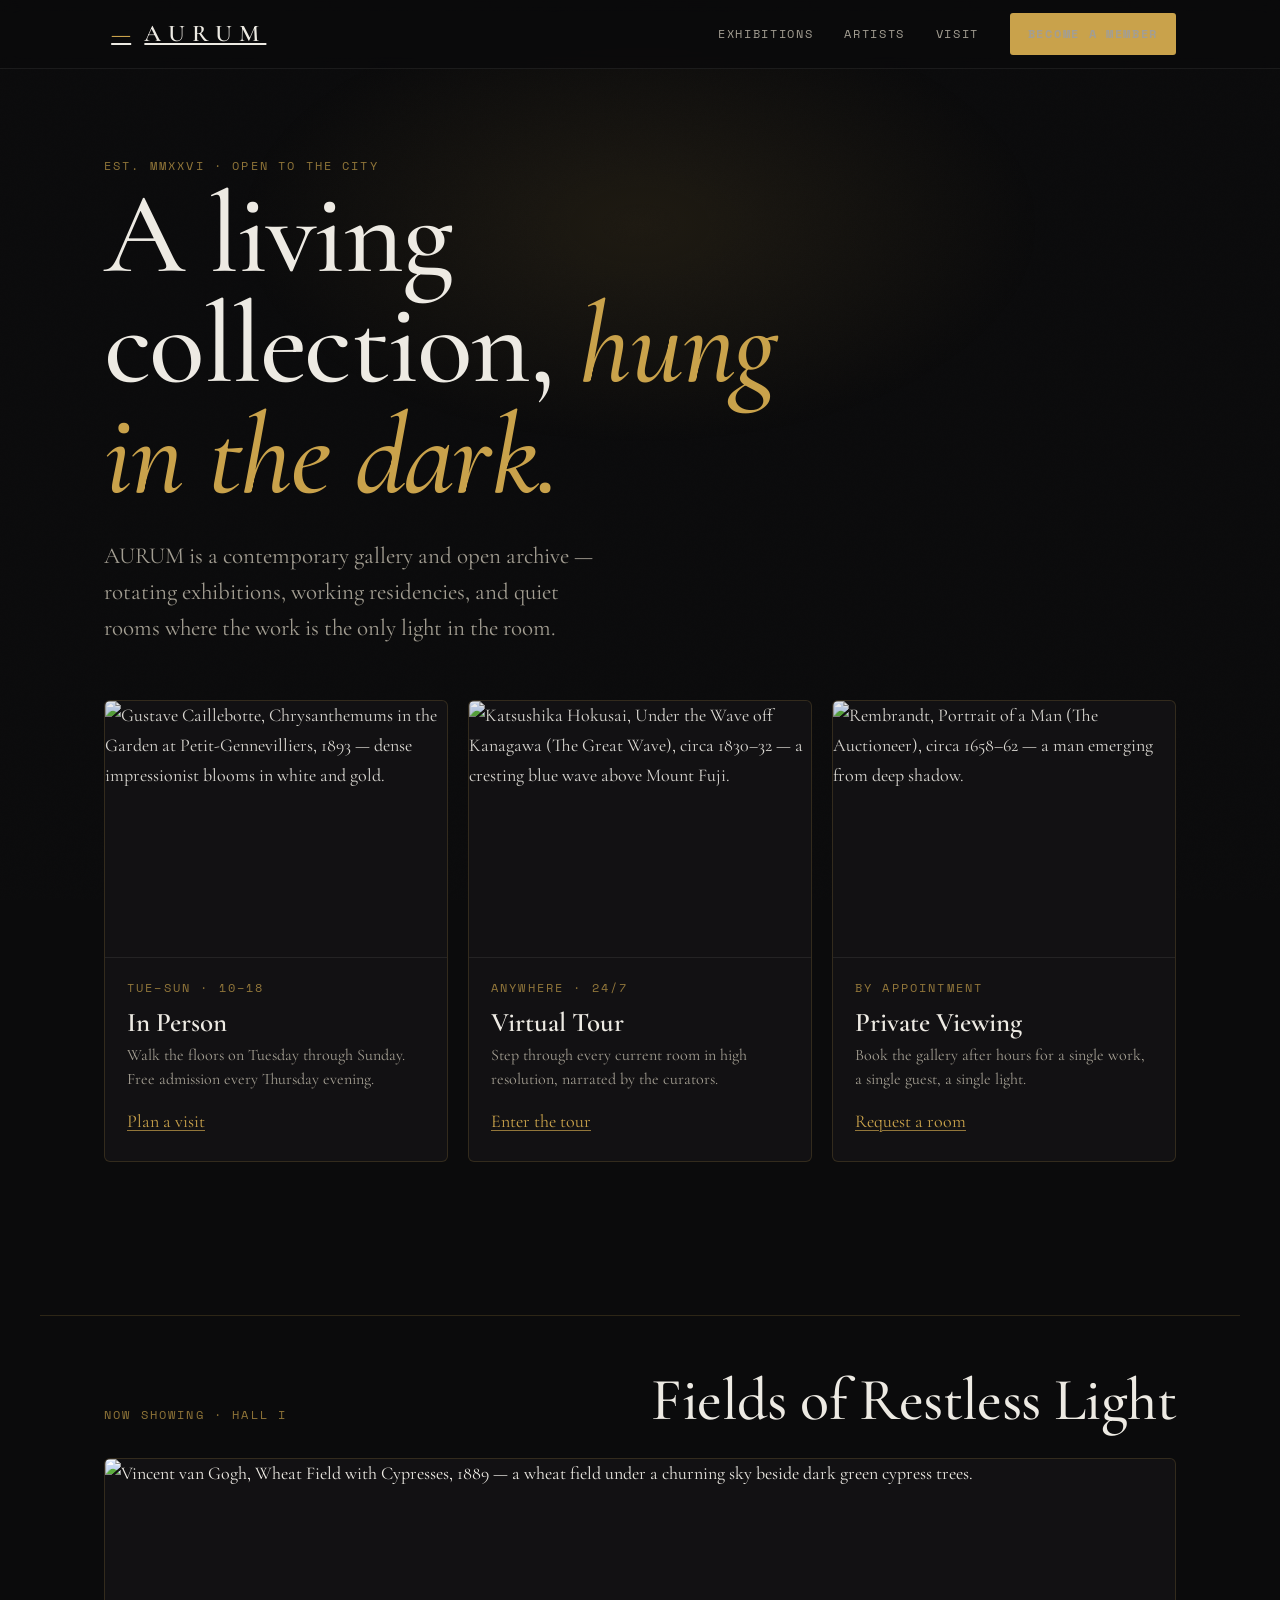
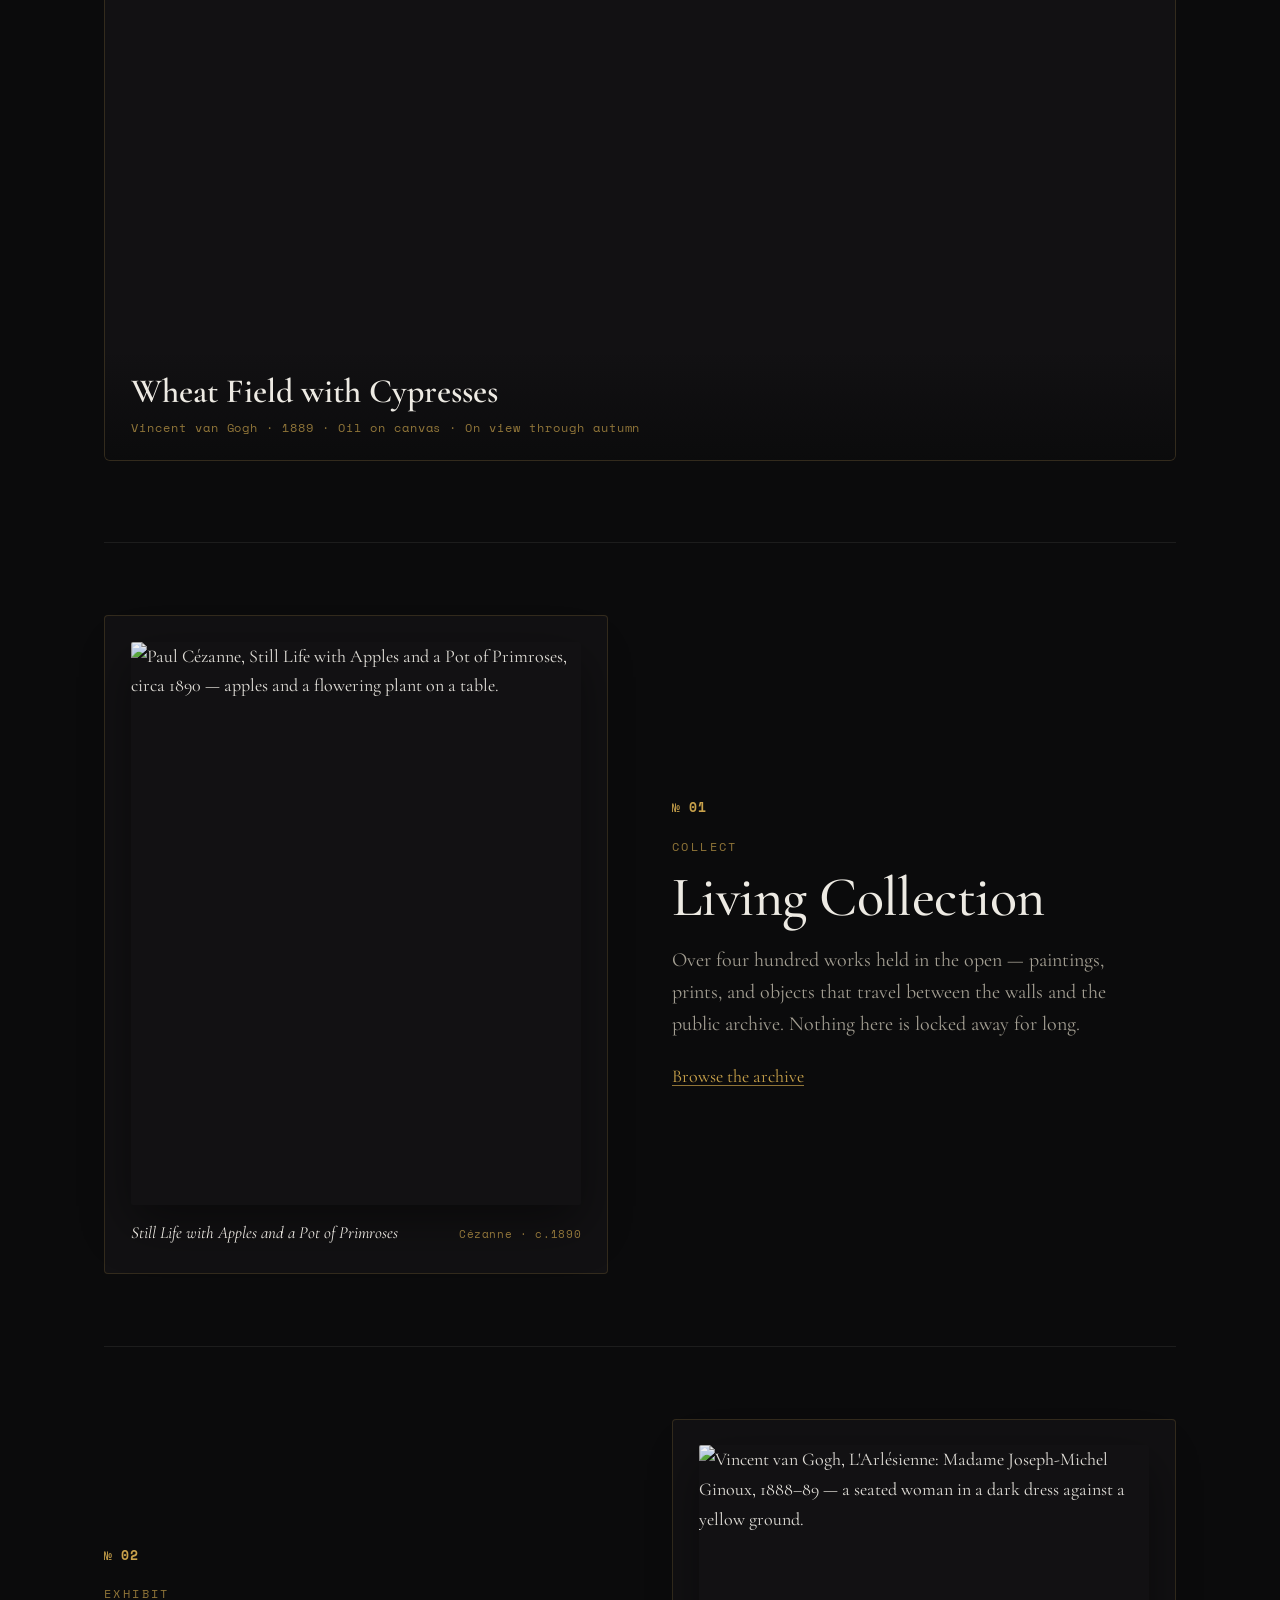
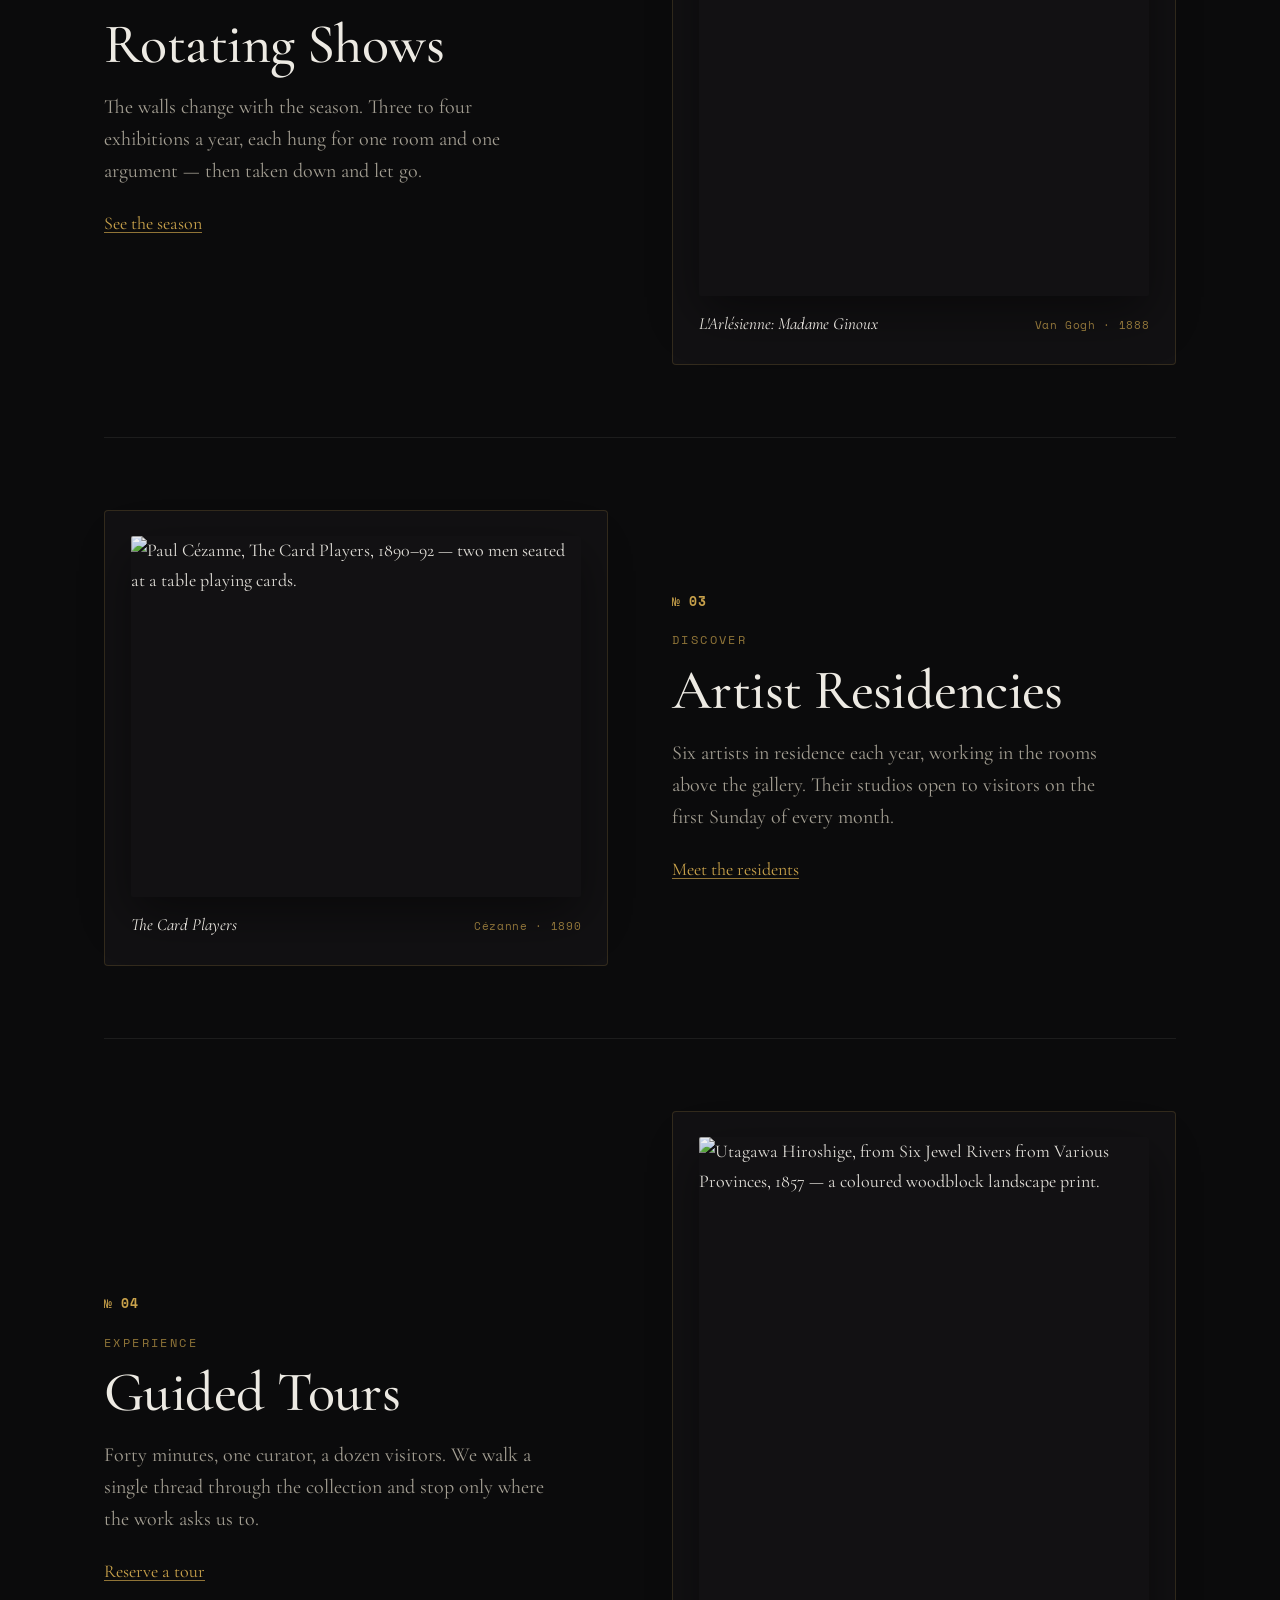
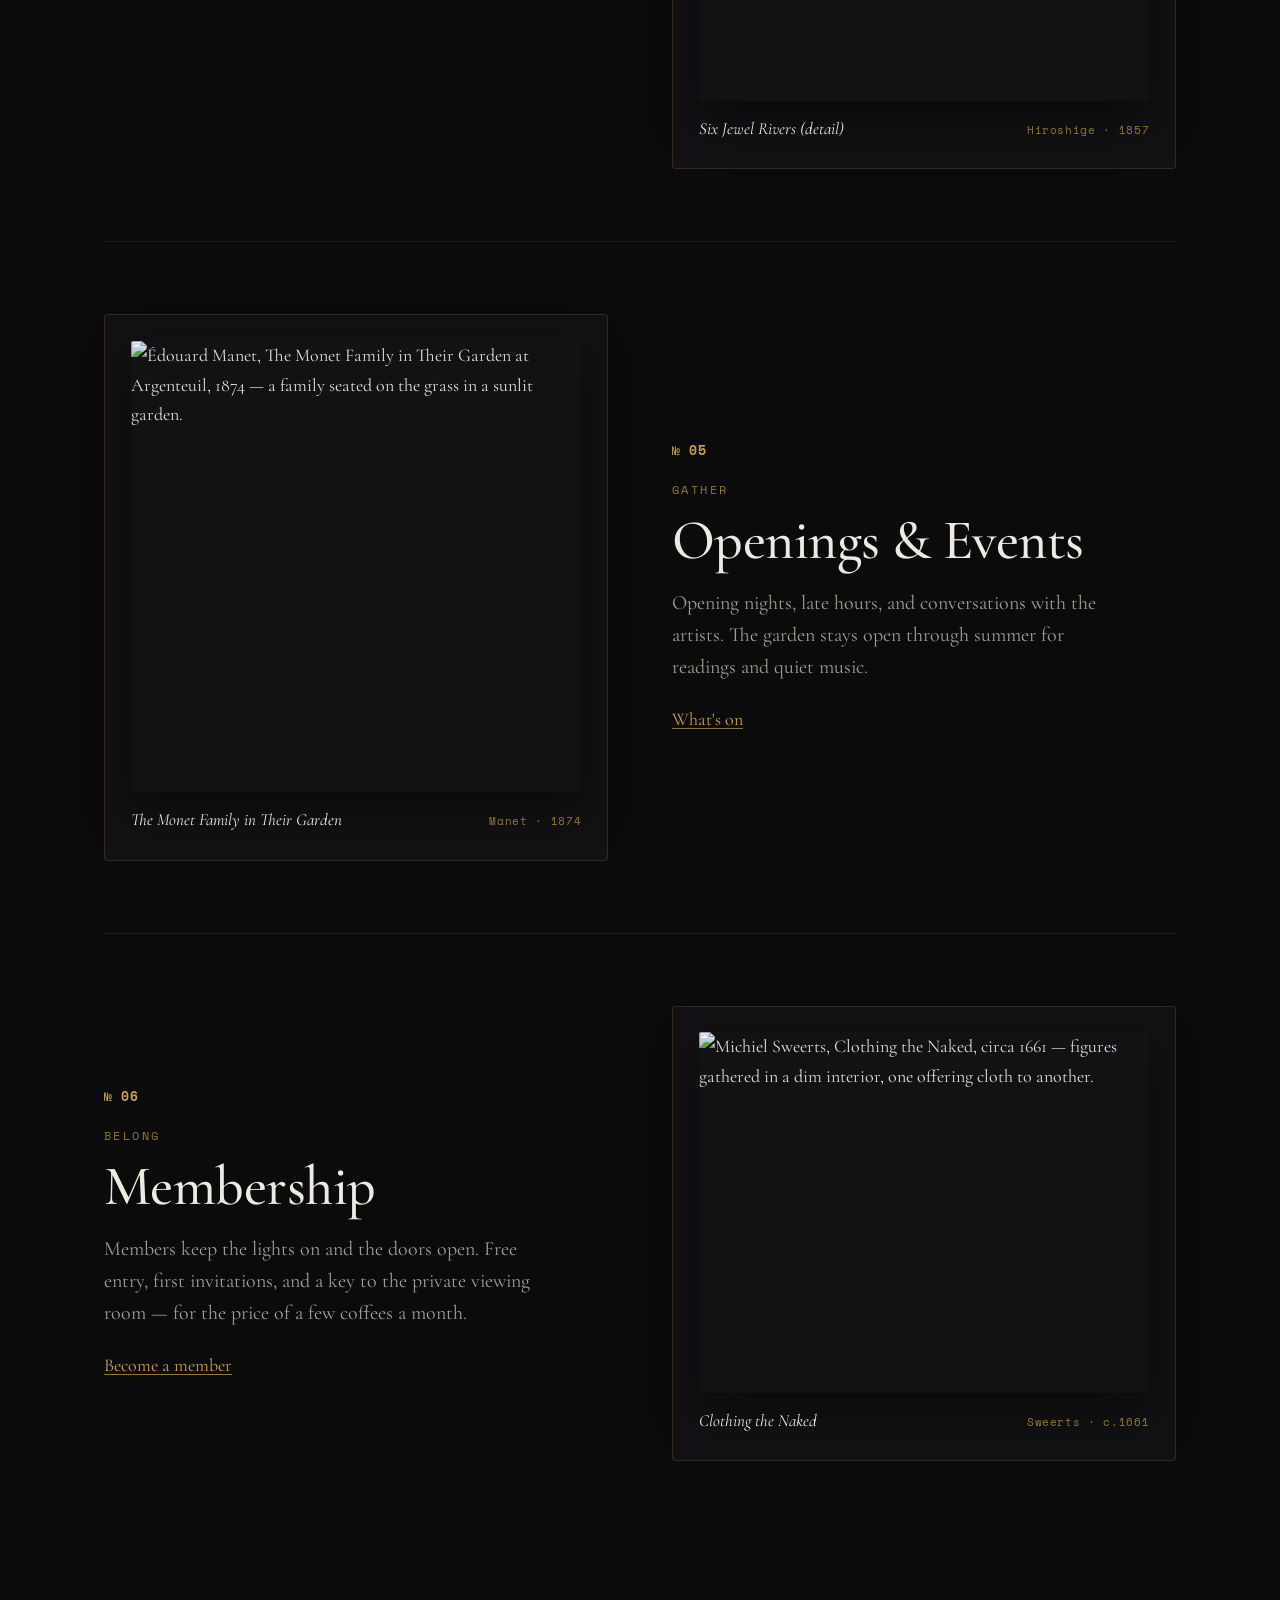
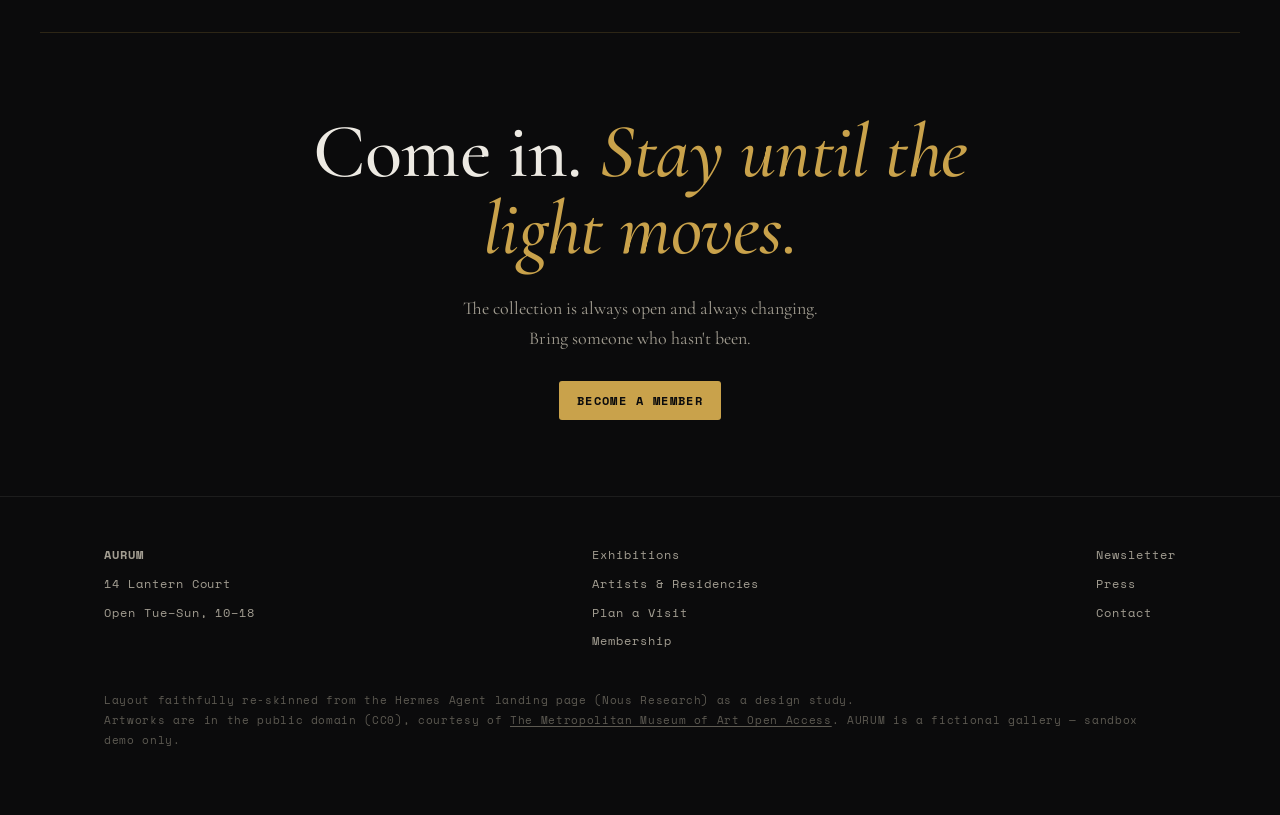
==== index.html @ 0d21b6cd "First design: AURUM Gallery — Hermes layout re-skin Faithful re-skin of the Hermes Agent landing lay" ====
<!DOCTYPE html>
<html lang="en">
<head>
<meta charset="UTF-8">
<meta name="viewport" content="width=device-width, initial-scale=1.0">
<title>AURUM Gallery — A Living Collection</title>
<meta name="description" content="AURUM is a contemporary gallery and open collection. Rotating exhibitions, residencies, guided tours, and membership.">

<link rel="preconnect" href="https://fonts.googleapis.com">
<link rel="preconnect" href="https://fonts.gstatic.com" crossorigin>
<link href="https://fonts.googleapis.com/css2?family=Cormorant+Garamond:wght@400;500;600;700&family=Space+Mono:wght@400;700&display=swap" rel="stylesheet">

<style>
  :root{
    --bg:#0B0B0C;
    --bg-raise:#121113;
    --text:#EDEAE3;
    --muted:#A39E92;
    --gold:#C9A24B;
    --gold-soft:rgba(201,162,75,.70);
    --hair:rgba(201,162,75,.18);
    --hair-faint:rgba(237,234,227,.08);
    --serif:'Cormorant Garamond','Hoefler Text',Georgia,'Times New Roman',serif;
    --mono:'Space Mono',ui-monospace,'SF Mono',Menlo,monospace;
    --maxw:1200px;
    --pad:clamp(20px,5vw,64px);
  }

  *{box-sizing:border-box;margin:0;padding:0;}
  html{scroll-behavior:smooth;}
  body{
    background:var(--bg);
    color:var(--text);
    font-family:var(--serif);
    font-size:18px;
    line-height:1.65;
    -webkit-font-smoothing:antialiased;
    overflow-x:hidden;
  }

  /* ---- grain + ambient gold spotlight (gold as light, not paint) ---- */
  body::before{
    content:"";
    position:fixed; inset:0; z-index:0; pointer-events:none;
    background-image:url("data:image/svg+xml,%3Csvg xmlns='http://www.w3.org/2000/svg' width='160' height='160'%3E%3Cfilter id='n'%3E%3CfeTurbulence type='fractalNoise' baseFrequency='0.85' numOctaves='2' stitchTiles='stitch'/%3E%3C/filter%3E%3Crect width='100%25' height='100%25' filter='url(%23n)' opacity='0.4'/%3E%3C/svg%3E");
    opacity:.05; mix-blend-mode:overlay;
  }
  .glow{
    position:fixed; top:-10%; left:50%; transform:translateX(-50%);
    width:90vw; height:70vh; z-index:0; pointer-events:none;
    background:radial-gradient(closest-side,rgba(201,162,75,.10),rgba(201,162,75,0) 70%);
  }

  .wrap{position:relative; z-index:1; max-width:var(--maxw); margin:0 auto; padding-inline:var(--pad);}

  a{color:inherit;}
  /* inline links carry an underline — never colour alone */
  a.link{color:var(--gold); text-decoration:underline; text-underline-offset:3px; text-decoration-thickness:1px; text-decoration-color:var(--gold-soft);}
  a.link:hover{text-decoration-color:var(--gold);}

  :focus-visible{outline:2px solid var(--gold); outline-offset:3px; border-radius:2px;}

  .mono{font-family:var(--mono); letter-spacing:.18em; text-transform:uppercase; font-size:12px; color:var(--gold-soft);}

  /* ---------- top bar ---------- */
  header{position:sticky; top:0; z-index:20; backdrop-filter:blur(8px); background:rgba(11,11,12,.72); border-bottom:1px solid var(--hair-faint);}
  .nav{display:flex; align-items:center; justify-content:space-between; height:68px;}
  .brand{font-family:var(--serif); font-weight:600; font-size:24px; letter-spacing:.30em; padding-left:.30em;}
  .brand::before{content:"—"; color:var(--gold); margin-right:.55em; letter-spacing:0;}
  .nav-links{display:flex; align-items:center; gap:clamp(14px,2.4vw,34px);}
  .nav-links a{font-family:var(--mono); font-size:12px; letter-spacing:.14em; text-transform:uppercase; color:var(--muted); text-decoration:none; transition:color .2s;}
  .nav-links a:hover{color:var(--text);}
  .btn{
    font-family:var(--mono); font-size:12px; letter-spacing:.12em; text-transform:uppercase;
    background:var(--gold); color:#0B0B0C; /* dark text on gold = AA pass */
    padding:11px 18px; border-radius:3px; text-decoration:none; font-weight:700;
    transition:filter .2s; white-space:nowrap;
  }
  .btn:hover{filter:brightness(1.08);}
  .nav-toggle{display:none;}

  /* ---------- hero ---------- */
  .hero{padding-top:clamp(56px,9vh,120px); padding-bottom:clamp(40px,6vh,72px);}
  .hero .kick{margin-bottom:22px;}
  .hero h1{
    font-weight:500; letter-spacing:-.015em; line-height:.96;
    font-size:clamp(56px,9vw,128px);
    max-width:14ch;
  }
  .hero h1 em{font-style:italic; color:var(--gold);}
  .hero p.lede{
    margin-top:28px; max-width:46ch; color:var(--muted);
    font-size:clamp(18px,2.1vw,23px); line-height:1.55;
  }

  /* ---------- "ways to visit" cards (mirror the 3 platform cards) ---------- */
  .cards{display:flex; flex-wrap:wrap; gap:20px; margin-top:clamp(40px,6vh,68px);}
  .card{
    flex:1 1 260px; min-width:0;
    border:1px solid var(--hair); border-radius:6px; overflow:hidden;
    background:var(--bg-raise); display:flex; flex-direction:column;
    transition:border-color .25s, transform .25s;
  }
  .card:hover{border-color:var(--gold-soft); transform:translateY(-3px);}
  .card .thumb{aspect-ratio:4/3; overflow:hidden; position:relative; border-bottom:1px solid var(--hair-faint);}
  .card .thumb img{width:100%; height:100%; object-fit:cover; filter:saturate(.92) brightness(.92);}
  .card .body{padding:20px 22px 24px;}
  .card .body .mono{display:block; margin-bottom:10px;}
  .card .body h3{font-weight:600; font-size:27px; line-height:1.1; margin-bottom:6px;}
  .card .body p{color:var(--muted); font-size:16px; line-height:1.5; margin-bottom:16px;}

  /* ---------- "now showing" featured band (the one weighted block) ---------- */
  .featured{margin-top:clamp(72px,11vh,128px); border-top:1px solid var(--hair); padding-top:clamp(40px,6vh,64px);}
  .featured .head{display:flex; align-items:baseline; justify-content:space-between; gap:20px; flex-wrap:wrap; margin-bottom:28px;}
  .featured h2{font-weight:500; font-size:clamp(34px,5vw,60px); letter-spacing:-.01em; line-height:1;}
  .featured .plate{
    position:relative; border:1px solid var(--hair); border-radius:6px; overflow:hidden;
    aspect-ratio:16/9; background:var(--bg-raise);
  }
  .featured .plate img{width:100%; height:100%; object-fit:cover; filter:saturate(.95);}
  .featured .caption{
    position:absolute; left:0; bottom:0; right:0; padding:22px 26px;
    background:linear-gradient(0deg,rgba(11,11,12,.92),rgba(11,11,12,.45) 55%,transparent);
  }
  .featured .caption .ttl{font-size:clamp(22px,3vw,34px); font-weight:600; line-height:1.1;}
  .featured .caption .meta{font-family:var(--mono); font-size:12px; letter-spacing:.08em; color:var(--gold-soft); margin-top:8px;}

  /* ---------- six numbered blocks ---------- */
  .features{margin-top:clamp(64px,9vh,112px);}
  .feature{
    display:grid; grid-template-columns:1fr 1fr; gap:clamp(28px,5vw,72px);
    align-items:center;
    padding:clamp(56px,8vh,104px) 0;
    border-top:1px solid var(--hair-faint);
  }
  .feature:nth-child(even) .feature__media{order:2;}
  .feature__media{position:relative;}
  .frame{
    border:1px solid var(--hair); border-radius:4px; padding:clamp(14px,2vw,26px);
    background:var(--bg-raise);
  }
  .frame .art{
    overflow:hidden; border-radius:2px; box-shadow:0 18px 50px rgba(0,0,0,.45);
    aspect-ratio:4/5;
  }
  .feature:nth-child(3n+1) .frame .art{aspect-ratio:4/5;}
  .feature:nth-child(3n+2) .frame .art{aspect-ratio:1/1;}
  .feature:nth-child(3n+3) .frame .art{aspect-ratio:5/4;}
  .frame .art img{width:100%; height:100%; object-fit:cover; filter:saturate(.94) brightness(.95);}
  .frame .label{display:flex; justify-content:space-between; align-items:baseline; margin-top:14px; gap:12px;}
  .frame .label .t{font-style:italic; font-size:17px; color:var(--text);}
  .frame .label .a{font-family:var(--mono); font-size:11px; letter-spacing:.06em; color:var(--gold-soft); text-align:right; white-space:nowrap;}

  .feature__copy .num{font-family:var(--mono); font-size:13px; letter-spacing:.05em; color:var(--gold); display:block; margin-bottom:18px;}
  .feature__copy .num b{font-weight:700;}
  .feature__copy .kicker{display:block; font-family:var(--mono); font-size:12px; letter-spacing:.2em; text-transform:uppercase; color:var(--gold-soft); margin-bottom:12px;}
  .feature__copy h2{font-weight:500; font-size:clamp(34px,4.6vw,56px); letter-spacing:-.01em; line-height:1.02; margin-bottom:18px;}
  .feature__copy p{color:var(--muted); font-size:clamp(17px,1.7vw,20px); line-height:1.6; max-width:44ch;}
  .feature__copy .more{margin-top:22px; display:inline-block;}

  /* ---------- closing / footer ---------- */
  .closing{margin-top:clamp(72px,11vh,128px); border-top:1px solid var(--hair); padding:clamp(60px,9vh,110px) 0; text-align:center;}
  .closing h2{font-weight:500; font-size:clamp(38px,6vw,82px); letter-spacing:-.01em; line-height:1; max-width:18ch; margin:0 auto 26px;}
  .closing h2 em{font-style:italic; color:var(--gold);}
  .closing p{color:var(--muted); max-width:42ch; margin:0 auto 32px;}

  footer{border-top:1px solid var(--hair-faint); padding:48px 0 64px;}
  .foot{display:flex; flex-wrap:wrap; justify-content:space-between; gap:28px; align-items:flex-start;}
  .foot .brand-sm{font-family:var(--serif); font-weight:600; font-size:21px; letter-spacing:.28em;}
  .foot .col{display:flex; flex-direction:column; gap:9px;}
  .foot .col span, .foot .col a{font-family:var(--mono); font-size:12px; letter-spacing:.08em; color:var(--muted); text-decoration:none;}
  .foot .col a:hover{color:var(--text);}
  .fineprint{margin-top:40px; font-family:var(--mono); font-size:11px; letter-spacing:.06em; color:#5d5a52; line-height:1.8;}
  .fineprint a{color:#5d5a52; text-decoration:underline; text-underline-offset:2px;}

  /* ---------- responsive ---------- */
  @media (max-width:760px){
    .nav-links{position:fixed; inset:68px 0 auto 0; flex-direction:column; align-items:flex-start; gap:0; background:var(--bg-raise); border-bottom:1px solid var(--hair); padding:8px var(--pad) 22px; transform:translateY(-130%); transition:transform .3s; box-shadow:0 20px 40px rgba(0,0,0,.5);}
    .nav-links a{padding:13px 0; width:100%; border-bottom:1px solid var(--hair-faint);}
    .nav-links .btn{margin-top:14px;}
    #nav-check:checked ~ .nav-links{transform:translateY(0);}
    .nav-toggle{display:block; font-family:var(--mono); font-size:12px; letter-spacing:.12em; text-transform:uppercase; color:var(--gold); cursor:pointer;}
    .feature{grid-template-columns:1fr; gap:34px; padding:48px 0;}
    .feature:nth-child(even) .feature__media{order:0;}
    .feature__media{order:0;}
    .featured .plate{aspect-ratio:4/3;}
  }
</style>
</head>
<body>
<div class="glow" aria-hidden="true"></div>

<!-- ===================== NAV ===================== -->
<header>
  <div class="wrap nav">
    <a href="#top" class="brand" aria-label="AURUM Gallery home">AURUM</a>
    <input type="checkbox" id="nav-check" hidden>
    <label for="nav-check" class="nav-toggle" aria-hidden="true">Menu</label>
    <nav class="nav-links" aria-label="Primary">
      <a href="#exhibit">Exhibitions</a>
      <a href="#discover">Artists</a>
      <a href="#visit">Visit</a>
      <a href="#belong" class="btn">Become a Member</a>
    </nav>
  </div>
</header>

<main id="top">
  <!-- ===================== HERO ===================== -->
  <section class="wrap hero">
    <span class="mono kick">Est. MMXXVI · Open to the city</span>
    <h1>A living collection, <em>hung in the dark.</em></h1>
    <p class="lede">AURUM is a contemporary gallery and open archive — rotating exhibitions, working residencies, and quiet rooms where the work is the only light in the room.</p>

    <!-- three ways to visit (re-cast of the 3 platform download cards) -->
    <div class="cards" id="visit">
      <article class="card">
        <div class="thumb"><img src="https://images.metmuseum.org/CRDImages/ep/web-large/DP341200.jpg" alt="Gustave Caillebotte, Chrysanthemums in the Garden at Petit-Gennevilliers, 1893 — dense impressionist blooms in white and gold." loading="lazy"></div>
        <div class="body">
          <span class="mono">Tue–Sun · 10–18</span>
          <h3>In Person</h3>
          <p>Walk the floors on Tuesday through Sunday. Free admission every Thursday evening.</p>
          <a href="#visit" class="link">Plan a visit</a>
        </div>
      </article>
      <article class="card">
        <div class="thumb"><img src="https://images.metmuseum.org/CRDImages/as/web-large/DP141042.jpg" alt="Katsushika Hokusai, Under the Wave off Kanagawa (The Great Wave), circa 1830–32 — a cresting blue wave above Mount Fuji." loading="lazy"></div>
        <div class="body">
          <span class="mono">Anywhere · 24/7</span>
          <h3>Virtual Tour</h3>
          <p>Step through every current room in high resolution, narrated by the curators.</p>
          <a href="#exhibit" class="link">Enter the tour</a>
        </div>
      </article>
      <article class="card">
        <div class="thumb"><img src="https://images.metmuseum.org/CRDImages/ep/web-large/DP145912.jpg" alt="Rembrandt, Portrait of a Man (The Auctioneer), circa 1658–62 — a man emerging from deep shadow." loading="lazy"></div>
        <div class="body">
          <span class="mono">By appointment</span>
          <h3>Private Viewing</h3>
          <p>Book the gallery after hours for a single work, a single guest, a single light.</p>
          <a href="#belong" class="link">Request a room</a>
        </div>
      </article>
    </div>
  </section>

  <!-- ===================== NOW SHOWING (weighted feature) ===================== -->
  <section class="wrap featured" id="exhibit">
    <div class="head">
      <span class="mono">Now Showing · Hall I</span>
      <h2>Fields of Restless Light</h2>
    </div>
    <figure class="plate">
      <img src="https://images.metmuseum.org/CRDImages/ep/web-large/DP-42549-001.jpg" alt="Vincent van Gogh, Wheat Field with Cypresses, 1889 — a wheat field under a churning sky beside dark green cypress trees." loading="lazy">
      <figcaption class="caption">
        <div class="ttl">Wheat Field with Cypresses</div>
        <div class="meta">Vincent van Gogh · 1889 · Oil on canvas · On view through autumn</div>
      </figcaption>
    </figure>
  </section>

  <!-- ===================== SIX NUMBERED BLOCKS ===================== -->
  <div class="wrap features">

    <!-- #1 -->
    <section class="feature" id="collect">
      <div class="feature__media">
        <div class="frame">
          <div class="art"><img src="https://images.metmuseum.org/CRDImages/ep/web-large/DT47.jpg" alt="Paul Cézanne, Still Life with Apples and a Pot of Primroses, circa 1890 — apples and a flowering plant on a table." loading="lazy"></div>
          <div class="label"><span class="t">Still Life with Apples and a Pot of Primroses</span><span class="a">Cézanne · c.1890</span></div>
        </div>
      </div>
      <div class="feature__copy">
        <span class="num">№ <b>01</b></span>
        <span class="kicker">Collect</span>
        <h2>Living Collection</h2>
        <p>Over four hundred works held in the open — paintings, prints, and objects that travel between the walls and the public archive. Nothing here is locked away for long.</p>
        <a href="#" class="link more">Browse the archive</a>
      </div>
    </section>

    <!-- #2 -->
    <section class="feature" id="exhibitions">
      <div class="feature__media">
        <div class="frame">
          <div class="art"><img src="https://images.metmuseum.org/CRDImages/ep/web-large/DT1396.jpg" alt="Vincent van Gogh, L'Arlésienne: Madame Joseph-Michel Ginoux, 1888–89 — a seated woman in a dark dress against a yellow ground." loading="lazy"></div>
          <div class="label"><span class="t">L'Arlésienne: Madame Ginoux</span><span class="a">Van Gogh · 1888</span></div>
        </div>
      </div>
      <div class="feature__copy">
        <span class="num">№ <b>02</b></span>
        <span class="kicker">Exhibit</span>
        <h2>Rotating Shows</h2>
        <p>The walls change with the season. Three to four exhibitions a year, each hung for one room and one argument — then taken down and let go.</p>
        <a href="#" class="link more">See the season</a>
      </div>
    </section>

    <!-- #3 -->
    <section class="feature" id="discover">
      <div class="feature__media">
        <div class="frame">
          <div class="art"><img src="https://images.metmuseum.org/CRDImages/ep/web-large/DP231550.jpg" alt="Paul Cézanne, The Card Players, 1890–92 — two men seated at a table playing cards." loading="lazy"></div>
          <div class="label"><span class="t">The Card Players</span><span class="a">Cézanne · 1890</span></div>
        </div>
      </div>
      <div class="feature__copy">
        <span class="num">№ <b>03</b></span>
        <span class="kicker">Discover</span>
        <h2>Artist Residencies</h2>
        <p>Six artists in residence each year, working in the rooms above the gallery. Their studios open to visitors on the first Sunday of every month.</p>
        <a href="#" class="link more">Meet the residents</a>
      </div>
    </section>

    <!-- #4 -->
    <section class="feature" id="experience">
      <div class="feature__media">
        <div class="frame">
          <div class="art"><img src="https://images.metmuseum.org/CRDImages/as/web-large/DP-13180-023.jpg" alt="Utagawa Hiroshige, from Six Jewel Rivers from Various Provinces, 1857 — a coloured woodblock landscape print." loading="lazy"></div>
          <div class="label"><span class="t">Six Jewel Rivers (detail)</span><span class="a">Hiroshige · 1857</span></div>
        </div>
      </div>
      <div class="feature__copy">
        <span class="num">№ <b>04</b></span>
        <span class="kicker">Experience</span>
        <h2>Guided Tours</h2>
        <p>Forty minutes, one curator, a dozen visitors. We walk a single thread through the collection and stop only where the work asks us to.</p>
        <a href="#" class="link more">Reserve a tour</a>
      </div>
    </section>

    <!-- #5 -->
    <section class="feature" id="gather">
      <div class="feature__media">
        <div class="frame">
          <div class="art"><img src="https://images.metmuseum.org/CRDImages/ep/web-large/DP-25465-001.jpg" alt="Édouard Manet, The Monet Family in Their Garden at Argenteuil, 1874 — a family seated on the grass in a sunlit garden." loading="lazy"></div>
          <div class="label"><span class="t">The Monet Family in Their Garden</span><span class="a">Manet · 1874</span></div>
        </div>
      </div>
      <div class="feature__copy">
        <span class="num">№ <b>05</b></span>
        <span class="kicker">Gather</span>
        <h2>Openings &amp; Events</h2>
        <p>Opening nights, late hours, and conversations with the artists. The garden stays open through summer for readings and quiet music.</p>
        <a href="#" class="link more">What's on</a>
      </div>
    </section>

    <!-- #6 -->
    <section class="feature" id="belong">
      <div class="feature__media">
        <div class="frame">
          <div class="art"><img src="https://images.metmuseum.org/CRDImages/ep/web-large/DP-15762-001.jpg" alt="Michiel Sweerts, Clothing the Naked, circa 1661 — figures gathered in a dim interior, one offering cloth to another." loading="lazy"></div>
          <div class="label"><span class="t">Clothing the Naked</span><span class="a">Sweerts · c.1661</span></div>
        </div>
      </div>
      <div class="feature__copy">
        <span class="num">№ <b>06</b></span>
        <span class="kicker">Belong</span>
        <h2>Membership</h2>
        <p>Members keep the lights on and the doors open. Free entry, first invitations, and a key to the private viewing room — for the price of a few coffees a month.</p>
        <a href="#" class="link more">Become a member</a>
      </div>
    </section>

  </div>

  <!-- ===================== CLOSING ===================== -->
  <section class="wrap closing">
    <h2>Come in. <em>Stay until the light moves.</em></h2>
    <p>The collection is always open and always changing. Bring someone who hasn't been.</p>
    <a href="#belong" class="btn">Become a Member</a>
  </section>
</main>

<!-- ===================== FOOTER ===================== -->
<footer>
  <div class="wrap foot">
    <div class="col">
      <span class="brand-sm">AURUM</span>
      <span>14 Lantern Court</span>
      <span>Open Tue–Sun, 10–18</span>
    </div>
    <div class="col">
      <a href="#exhibit">Exhibitions</a>
      <a href="#discover">Artists &amp; Residencies</a>
      <a href="#visit">Plan a Visit</a>
      <a href="#belong">Membership</a>
    </div>
    <div class="col">
      <a href="#">Newsletter</a>
      <a href="#">Press</a>
      <a href="#">Contact</a>
    </div>
  </div>
  <div class="wrap fineprint">
    Layout faithfully re-skinned from the Hermes Agent landing page (Nous Research) as a design study.<br>
    Artworks are in the public domain (CC0), courtesy of <a href="https://www.metmuseum.org/hubs/open-access">The Metropolitan Museum of Art Open Access</a>. AURUM is a fictional gallery — sandbox demo only.
  </div>
</footer>
</body>
</html>
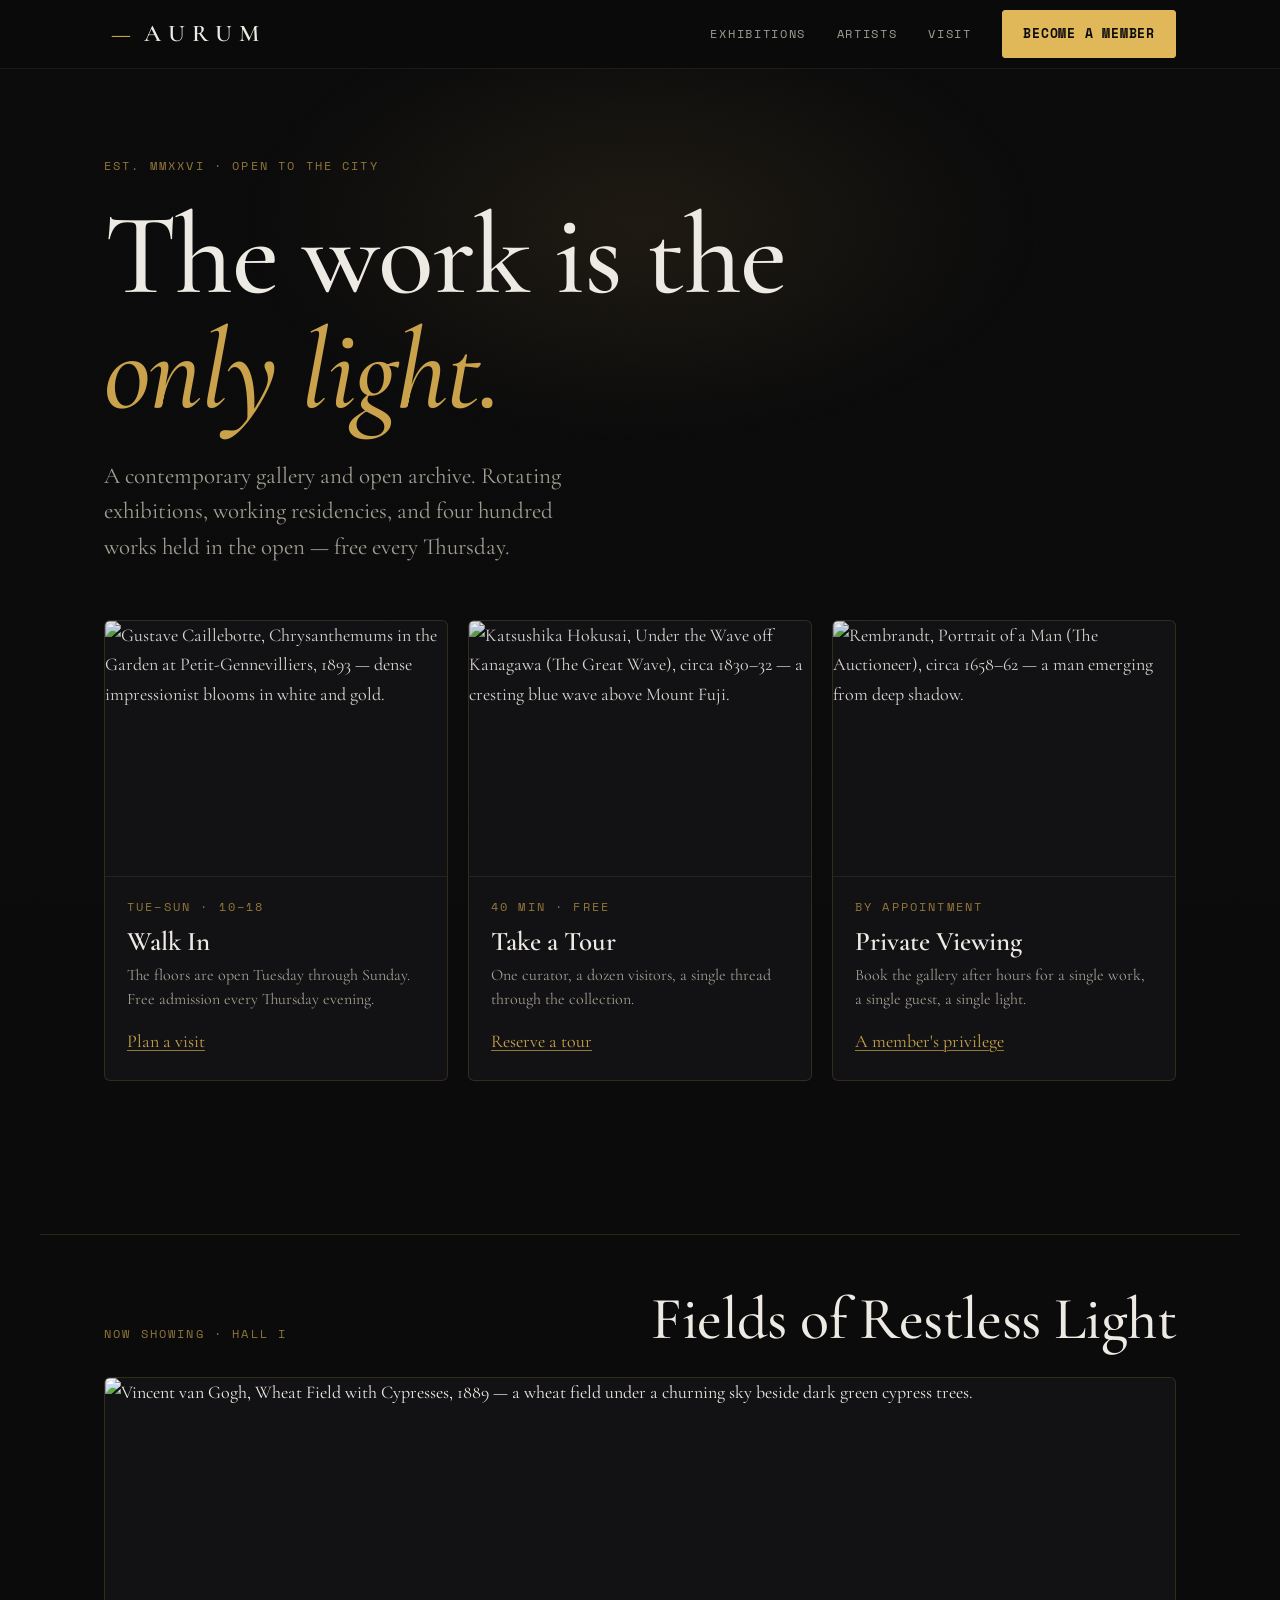
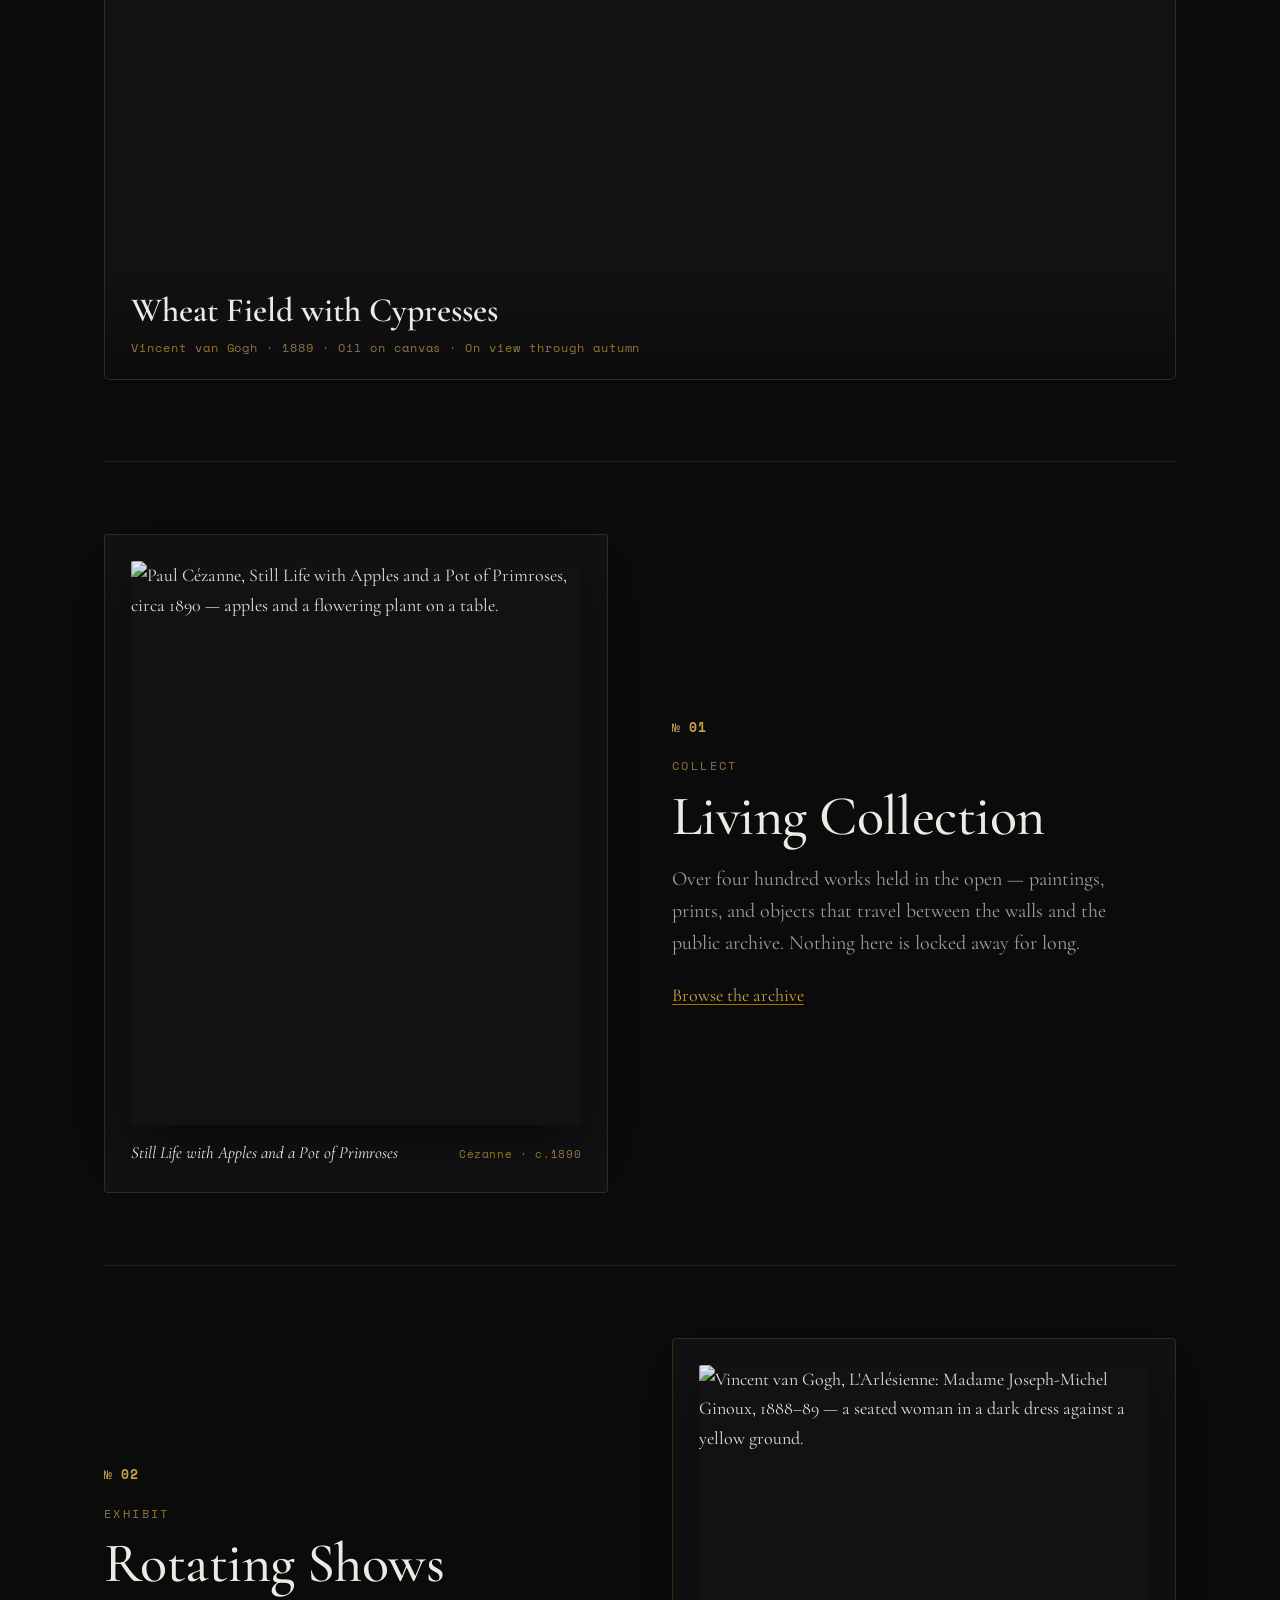
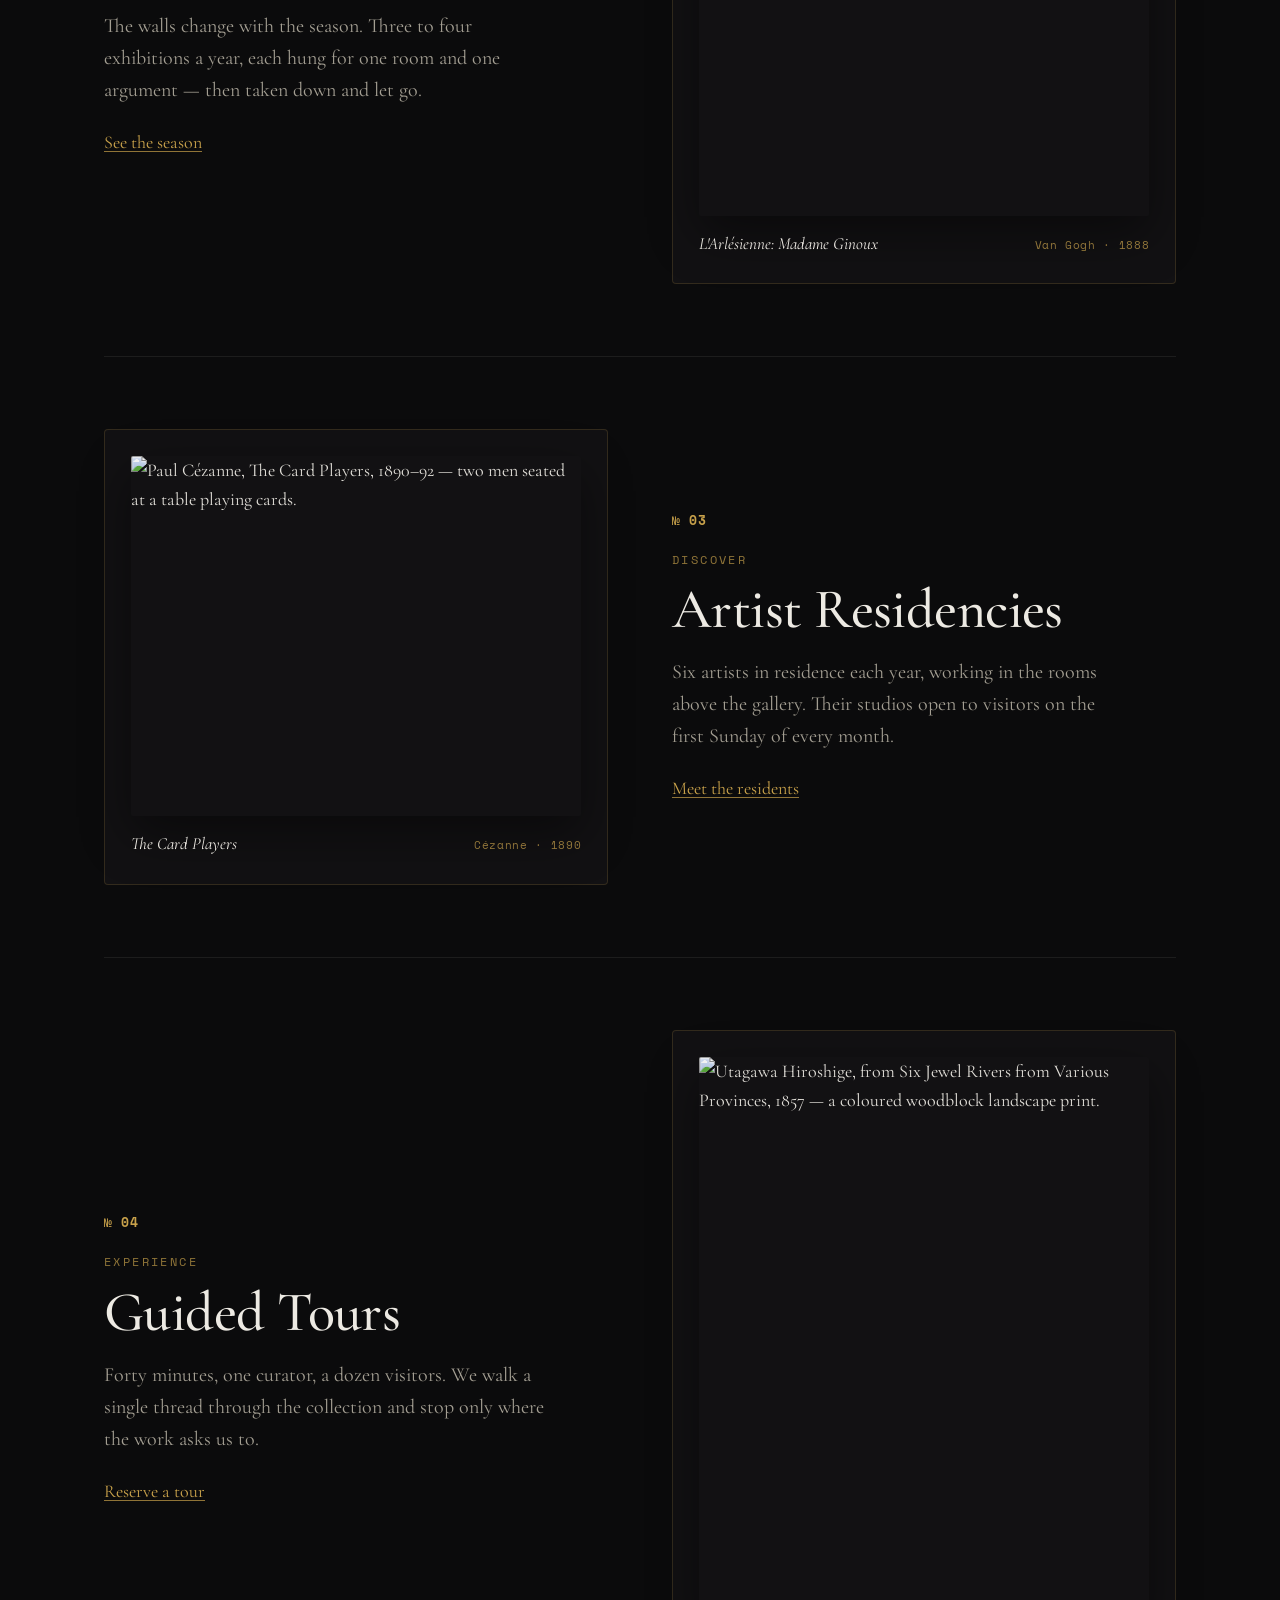
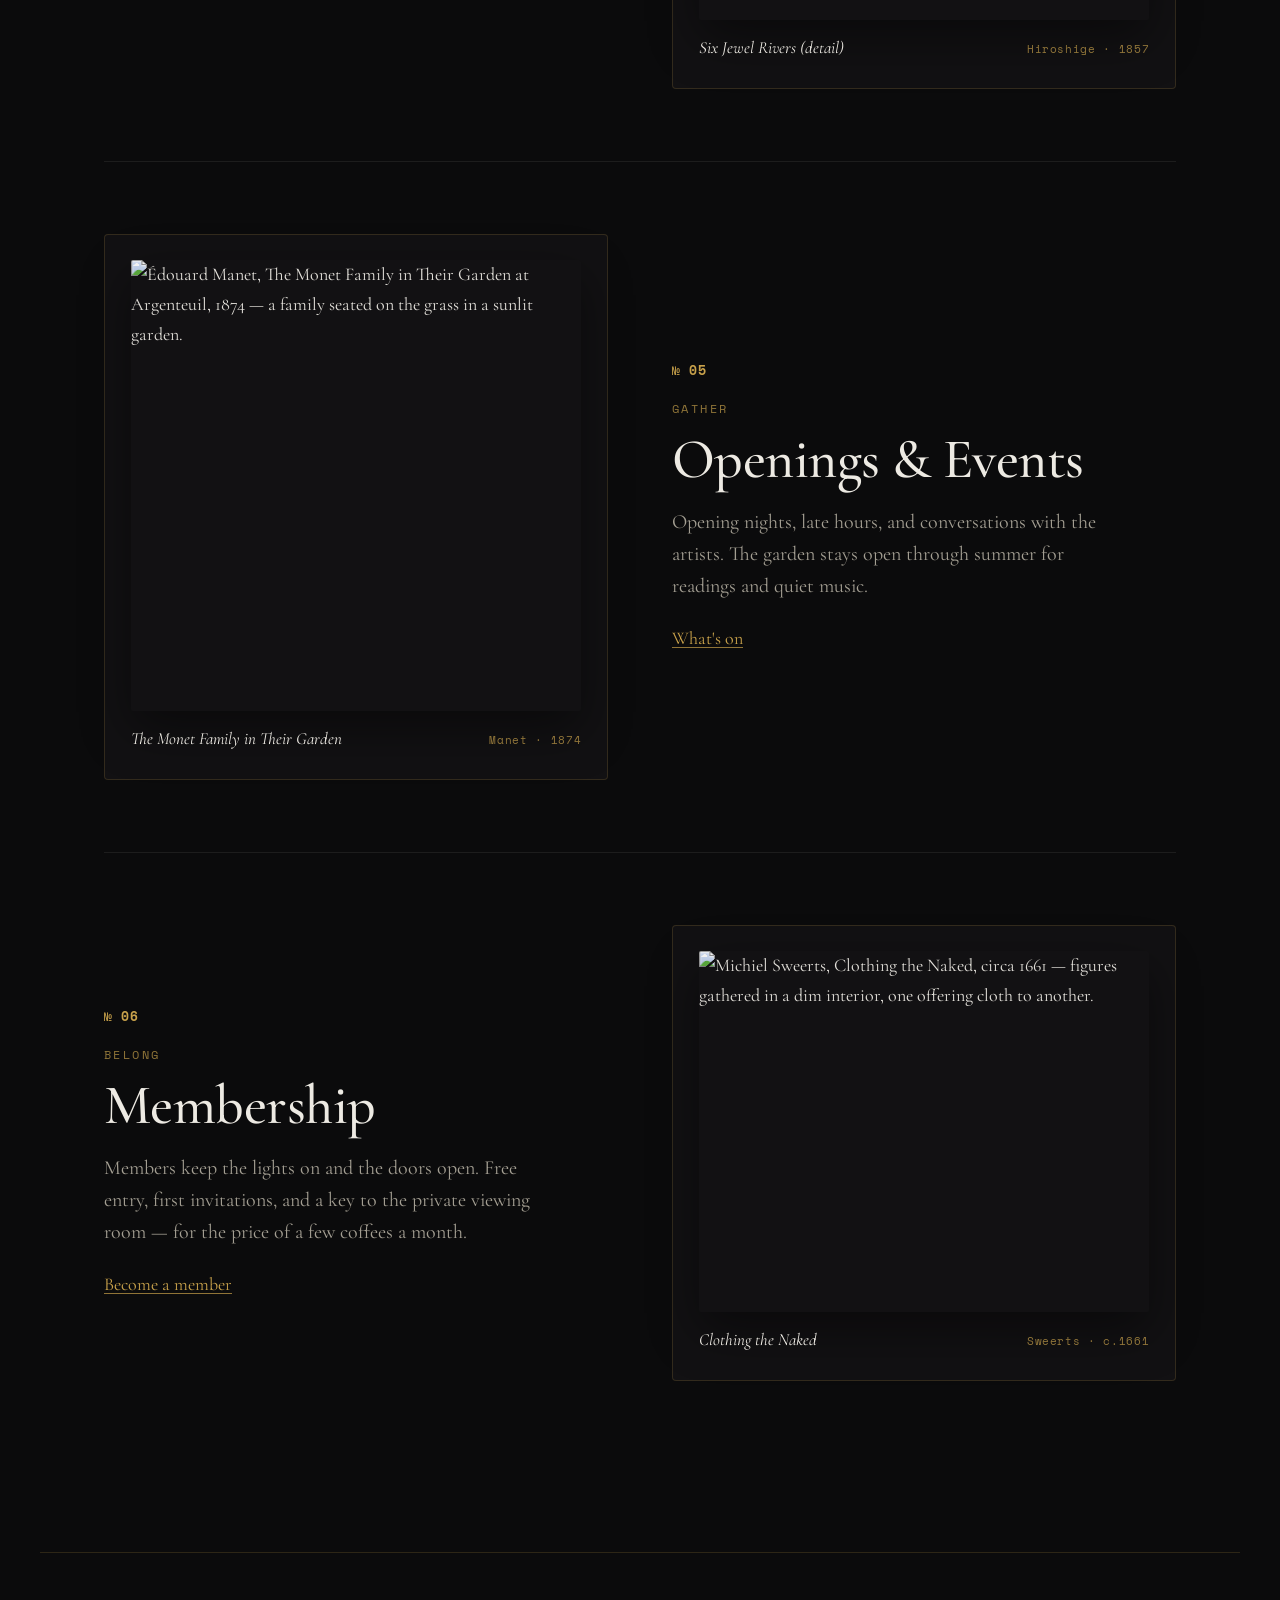
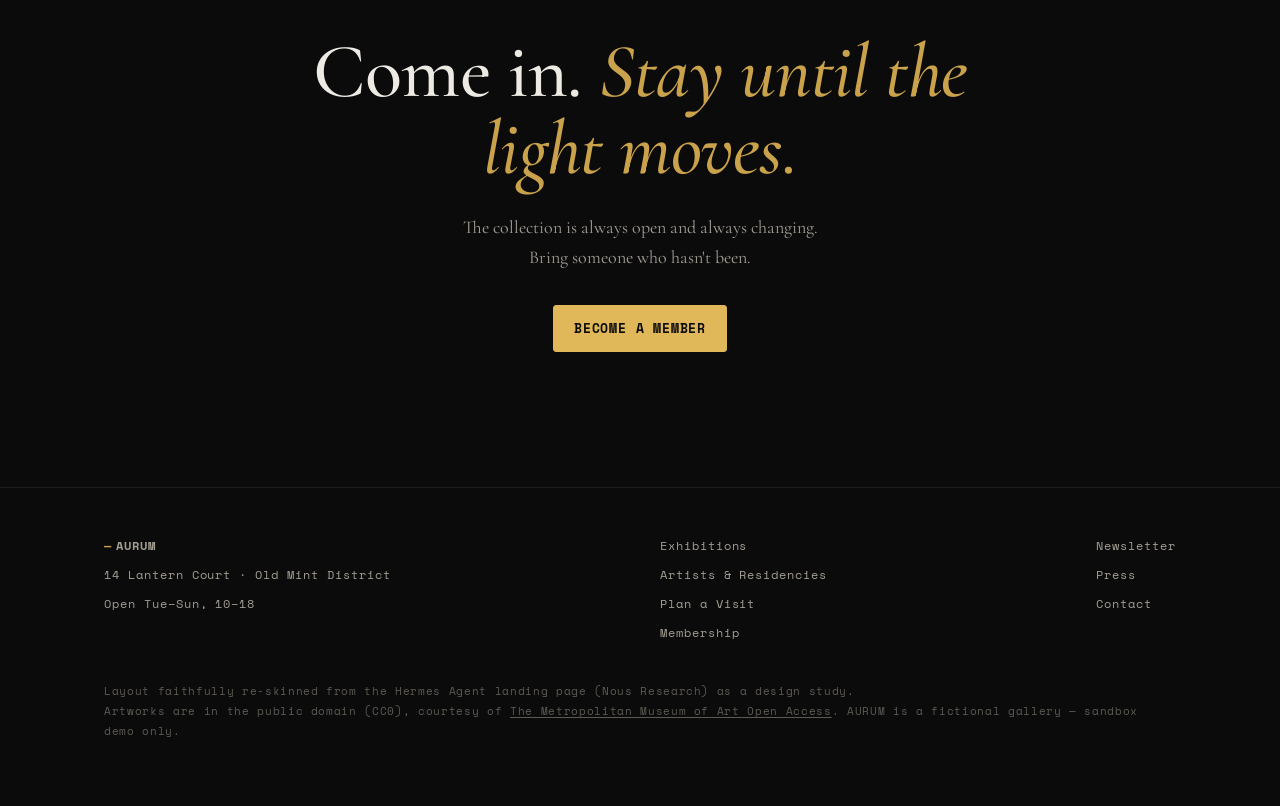
==== commit 5c7db5ca: "Pass #2: council UX fixes + four sub-pages - Hero copy rewritten ("The work is the only light.") — l" ====
--- a/index.html
+++ b/index.html
@@ -4,232 +4,52 @@
 <meta charset="UTF-8">
 <meta name="viewport" content="width=device-width, initial-scale=1.0">
 <title>AURUM Gallery — A Living Collection</title>
-<meta name="description" content="AURUM is a contemporary gallery and open collection. Rotating exhibitions, residencies, guided tours, and membership.">
-
+<meta name="description" content="AURUM is a contemporary gallery and open archive. Rotating exhibitions, residencies, guided tours, and membership — open to the city.">
 <link rel="preconnect" href="https://fonts.googleapis.com">
 <link rel="preconnect" href="https://fonts.gstatic.com" crossorigin>
 <link href="https://fonts.googleapis.com/css2?family=Cormorant+Garamond:wght@400;500;600;700&family=Space+Mono:wght@400;700&display=swap" rel="stylesheet">
-
-<style>
-  :root{
-    --bg:#0B0B0C;
-    --bg-raise:#121113;
-    --text:#EDEAE3;
-    --muted:#A39E92;
-    --gold:#C9A24B;
-    --gold-soft:rgba(201,162,75,.70);
-    --hair:rgba(201,162,75,.18);
-    --hair-faint:rgba(237,234,227,.08);
-    --serif:'Cormorant Garamond','Hoefler Text',Georgia,'Times New Roman',serif;
-    --mono:'Space Mono',ui-monospace,'SF Mono',Menlo,monospace;
-    --maxw:1200px;
-    --pad:clamp(20px,5vw,64px);
-  }
-
-  *{box-sizing:border-box;margin:0;padding:0;}
-  html{scroll-behavior:smooth;}
-  body{
-    background:var(--bg);
-    color:var(--text);
-    font-family:var(--serif);
-    font-size:18px;
-    line-height:1.65;
-    -webkit-font-smoothing:antialiased;
-    overflow-x:hidden;
-  }
-
-  /* ---- grain + ambient gold spotlight (gold as light, not paint) ---- */
-  body::before{
-    content:"";
-    position:fixed; inset:0; z-index:0; pointer-events:none;
-    background-image:url("data:image/svg+xml,%3Csvg xmlns='http://www.w3.org/2000/svg' width='160' height='160'%3E%3Cfilter id='n'%3E%3CfeTurbulence type='fractalNoise' baseFrequency='0.85' numOctaves='2' stitchTiles='stitch'/%3E%3C/filter%3E%3Crect width='100%25' height='100%25' filter='url(%23n)' opacity='0.4'/%3E%3C/svg%3E");
-    opacity:.05; mix-blend-mode:overlay;
-  }
-  .glow{
-    position:fixed; top:-10%; left:50%; transform:translateX(-50%);
-    width:90vw; height:70vh; z-index:0; pointer-events:none;
-    background:radial-gradient(closest-side,rgba(201,162,75,.10),rgba(201,162,75,0) 70%);
-  }
-
-  .wrap{position:relative; z-index:1; max-width:var(--maxw); margin:0 auto; padding-inline:var(--pad);}
-
-  a{color:inherit;}
-  /* inline links carry an underline — never colour alone */
-  a.link{color:var(--gold); text-decoration:underline; text-underline-offset:3px; text-decoration-thickness:1px; text-decoration-color:var(--gold-soft);}
-  a.link:hover{text-decoration-color:var(--gold);}
-
-  :focus-visible{outline:2px solid var(--gold); outline-offset:3px; border-radius:2px;}
-
-  .mono{font-family:var(--mono); letter-spacing:.18em; text-transform:uppercase; font-size:12px; color:var(--gold-soft);}
-
-  /* ---------- top bar ---------- */
-  header{position:sticky; top:0; z-index:20; backdrop-filter:blur(8px); background:rgba(11,11,12,.72); border-bottom:1px solid var(--hair-faint);}
-  .nav{display:flex; align-items:center; justify-content:space-between; height:68px;}
-  .brand{font-family:var(--serif); font-weight:600; font-size:24px; letter-spacing:.30em; padding-left:.30em;}
-  .brand::before{content:"—"; color:var(--gold); margin-right:.55em; letter-spacing:0;}
-  .nav-links{display:flex; align-items:center; gap:clamp(14px,2.4vw,34px);}
-  .nav-links a{font-family:var(--mono); font-size:12px; letter-spacing:.14em; text-transform:uppercase; color:var(--muted); text-decoration:none; transition:color .2s;}
-  .nav-links a:hover{color:var(--text);}
-  .btn{
-    font-family:var(--mono); font-size:12px; letter-spacing:.12em; text-transform:uppercase;
-    background:var(--gold); color:#0B0B0C; /* dark text on gold = AA pass */
-    padding:11px 18px; border-radius:3px; text-decoration:none; font-weight:700;
-    transition:filter .2s; white-space:nowrap;
-  }
-  .btn:hover{filter:brightness(1.08);}
-  .nav-toggle{display:none;}
-
-  /* ---------- hero ---------- */
-  .hero{padding-top:clamp(56px,9vh,120px); padding-bottom:clamp(40px,6vh,72px);}
-  .hero .kick{margin-bottom:22px;}
-  .hero h1{
-    font-weight:500; letter-spacing:-.015em; line-height:.96;
-    font-size:clamp(56px,9vw,128px);
-    max-width:14ch;
-  }
-  .hero h1 em{font-style:italic; color:var(--gold);}
-  .hero p.lede{
-    margin-top:28px; max-width:46ch; color:var(--muted);
-    font-size:clamp(18px,2.1vw,23px); line-height:1.55;
-  }
-
-  /* ---------- "ways to visit" cards (mirror the 3 platform cards) ---------- */
-  .cards{display:flex; flex-wrap:wrap; gap:20px; margin-top:clamp(40px,6vh,68px);}
-  .card{
-    flex:1 1 260px; min-width:0;
-    border:1px solid var(--hair); border-radius:6px; overflow:hidden;
-    background:var(--bg-raise); display:flex; flex-direction:column;
-    transition:border-color .25s, transform .25s;
-  }
-  .card:hover{border-color:var(--gold-soft); transform:translateY(-3px);}
-  .card .thumb{aspect-ratio:4/3; overflow:hidden; position:relative; border-bottom:1px solid var(--hair-faint);}
-  .card .thumb img{width:100%; height:100%; object-fit:cover; filter:saturate(.92) brightness(.92);}
-  .card .body{padding:20px 22px 24px;}
-  .card .body .mono{display:block; margin-bottom:10px;}
-  .card .body h3{font-weight:600; font-size:27px; line-height:1.1; margin-bottom:6px;}
-  .card .body p{color:var(--muted); font-size:16px; line-height:1.5; margin-bottom:16px;}
-
-  /* ---------- "now showing" featured band (the one weighted block) ---------- */
-  .featured{margin-top:clamp(72px,11vh,128px); border-top:1px solid var(--hair); padding-top:clamp(40px,6vh,64px);}
-  .featured .head{display:flex; align-items:baseline; justify-content:space-between; gap:20px; flex-wrap:wrap; margin-bottom:28px;}
-  .featured h2{font-weight:500; font-size:clamp(34px,5vw,60px); letter-spacing:-.01em; line-height:1;}
-  .featured .plate{
-    position:relative; border:1px solid var(--hair); border-radius:6px; overflow:hidden;
-    aspect-ratio:16/9; background:var(--bg-raise);
-  }
-  .featured .plate img{width:100%; height:100%; object-fit:cover; filter:saturate(.95);}
-  .featured .caption{
-    position:absolute; left:0; bottom:0; right:0; padding:22px 26px;
-    background:linear-gradient(0deg,rgba(11,11,12,.92),rgba(11,11,12,.45) 55%,transparent);
-  }
-  .featured .caption .ttl{font-size:clamp(22px,3vw,34px); font-weight:600; line-height:1.1;}
-  .featured .caption .meta{font-family:var(--mono); font-size:12px; letter-spacing:.08em; color:var(--gold-soft); margin-top:8px;}
-
-  /* ---------- six numbered blocks ---------- */
-  .features{margin-top:clamp(64px,9vh,112px);}
-  .feature{
-    display:grid; grid-template-columns:1fr 1fr; gap:clamp(28px,5vw,72px);
-    align-items:center;
-    padding:clamp(56px,8vh,104px) 0;
-    border-top:1px solid var(--hair-faint);
-  }
-  .feature:nth-child(even) .feature__media{order:2;}
-  .feature__media{position:relative;}
-  .frame{
-    border:1px solid var(--hair); border-radius:4px; padding:clamp(14px,2vw,26px);
-    background:var(--bg-raise);
-  }
-  .frame .art{
-    overflow:hidden; border-radius:2px; box-shadow:0 18px 50px rgba(0,0,0,.45);
-    aspect-ratio:4/5;
-  }
-  .feature:nth-child(3n+1) .frame .art{aspect-ratio:4/5;}
-  .feature:nth-child(3n+2) .frame .art{aspect-ratio:1/1;}
-  .feature:nth-child(3n+3) .frame .art{aspect-ratio:5/4;}
-  .frame .art img{width:100%; height:100%; object-fit:cover; filter:saturate(.94) brightness(.95);}
-  .frame .label{display:flex; justify-content:space-between; align-items:baseline; margin-top:14px; gap:12px;}
-  .frame .label .t{font-style:italic; font-size:17px; color:var(--text);}
-  .frame .label .a{font-family:var(--mono); font-size:11px; letter-spacing:.06em; color:var(--gold-soft); text-align:right; white-space:nowrap;}
-
-  .feature__copy .num{font-family:var(--mono); font-size:13px; letter-spacing:.05em; color:var(--gold); display:block; margin-bottom:18px;}
-  .feature__copy .num b{font-weight:700;}
-  .feature__copy .kicker{display:block; font-family:var(--mono); font-size:12px; letter-spacing:.2em; text-transform:uppercase; color:var(--gold-soft); margin-bottom:12px;}
-  .feature__copy h2{font-weight:500; font-size:clamp(34px,4.6vw,56px); letter-spacing:-.01em; line-height:1.02; margin-bottom:18px;}
-  .feature__copy p{color:var(--muted); font-size:clamp(17px,1.7vw,20px); line-height:1.6; max-width:44ch;}
-  .feature__copy .more{margin-top:22px; display:inline-block;}
-
-  /* ---------- closing / footer ---------- */
-  .closing{margin-top:clamp(72px,11vh,128px); border-top:1px solid var(--hair); padding:clamp(60px,9vh,110px) 0; text-align:center;}
-  .closing h2{font-weight:500; font-size:clamp(38px,6vw,82px); letter-spacing:-.01em; line-height:1; max-width:18ch; margin:0 auto 26px;}
-  .closing h2 em{font-style:italic; color:var(--gold);}
-  .closing p{color:var(--muted); max-width:42ch; margin:0 auto 32px;}
-
-  footer{border-top:1px solid var(--hair-faint); padding:48px 0 64px;}
-  .foot{display:flex; flex-wrap:wrap; justify-content:space-between; gap:28px; align-items:flex-start;}
-  .foot .brand-sm{font-family:var(--serif); font-weight:600; font-size:21px; letter-spacing:.28em;}
-  .foot .col{display:flex; flex-direction:column; gap:9px;}
-  .foot .col span, .foot .col a{font-family:var(--mono); font-size:12px; letter-spacing:.08em; color:var(--muted); text-decoration:none;}
-  .foot .col a:hover{color:var(--text);}
-  .fineprint{margin-top:40px; font-family:var(--mono); font-size:11px; letter-spacing:.06em; color:#5d5a52; line-height:1.8;}
-  .fineprint a{color:#5d5a52; text-decoration:underline; text-underline-offset:2px;}
-
-  /* ---------- responsive ---------- */
-  @media (max-width:760px){
-    .nav-links{position:fixed; inset:68px 0 auto 0; flex-direction:column; align-items:flex-start; gap:0; background:var(--bg-raise); border-bottom:1px solid var(--hair); padding:8px var(--pad) 22px; transform:translateY(-130%); transition:transform .3s; box-shadow:0 20px 40px rgba(0,0,0,.5);}
-    .nav-links a{padding:13px 0; width:100%; border-bottom:1px solid var(--hair-faint);}
-    .nav-links .btn{margin-top:14px;}
-    #nav-check:checked ~ .nav-links{transform:translateY(0);}
-    .nav-toggle{display:block; font-family:var(--mono); font-size:12px; letter-spacing:.12em; text-transform:uppercase; color:var(--gold); cursor:pointer;}
-    .feature{grid-template-columns:1fr; gap:34px; padding:48px 0;}
-    .feature:nth-child(even) .feature__media{order:0;}
-    .feature__media{order:0;}
-    .featured .plate{aspect-ratio:4/3;}
-  }
-</style>
+<link rel="stylesheet" href="style.css">
 </head>
 <body>
 <div class="glow" aria-hidden="true"></div>
 
-<!-- ===================== NAV ===================== -->
 <header>
   <div class="wrap nav">
-    <a href="#top" class="brand" aria-label="AURUM Gallery home">AURUM</a>
-    <input type="checkbox" id="nav-check" hidden>
-    <label for="nav-check" class="nav-toggle" aria-hidden="true">Menu</label>
-    <nav class="nav-links" aria-label="Primary">
-      <a href="#exhibit">Exhibitions</a>
-      <a href="#discover">Artists</a>
-      <a href="#visit">Visit</a>
-      <a href="#belong" class="btn">Become a Member</a>
+    <a href="index.html" class="brand" aria-label="AURUM Gallery home">AURUM</a>
+    <button class="nav-toggle" aria-expanded="false" aria-controls="primary-nav">Menu</button>
+    <nav class="nav-links" id="primary-nav" aria-label="Primary">
+      <a href="exhibitions.html">Exhibitions</a>
+      <a href="artists.html">Artists</a>
+      <a href="visit.html">Visit</a>
+      <a href="membership.html" class="btn">Become a Member</a>
     </nav>
   </div>
 </header>
 
-<main id="top">
-  <!-- ===================== HERO ===================== -->
+<main>
+  <!-- HERO — rewritten: leads with the real claim, no morbid pun, ≤20-word lede -->
   <section class="wrap hero">
     <span class="mono kick">Est. MMXXVI · Open to the city</span>
-    <h1>A living collection, <em>hung in the dark.</em></h1>
-    <p class="lede">AURUM is a contemporary gallery and open archive — rotating exhibitions, working residencies, and quiet rooms where the work is the only light in the room.</p>
-
-    <!-- three ways to visit (re-cast of the 3 platform download cards) -->
-    <div class="cards" id="visit">
+    <h1>The work is the <em>only light.</em></h1>
+    <p class="lede">A contemporary gallery and open archive. Rotating exhibitions, working residencies, and four hundred works held in the open — free every Thursday.</p>
+
+    <div class="cards">
       <article class="card">
         <div class="thumb"><img src="https://images.metmuseum.org/CRDImages/ep/web-large/DP341200.jpg" alt="Gustave Caillebotte, Chrysanthemums in the Garden at Petit-Gennevilliers, 1893 — dense impressionist blooms in white and gold." loading="lazy"></div>
         <div class="body">
           <span class="mono">Tue–Sun · 10–18</span>
-          <h3>In Person</h3>
-          <p>Walk the floors on Tuesday through Sunday. Free admission every Thursday evening.</p>
-          <a href="#visit" class="link">Plan a visit</a>
+          <h3>Walk In</h3>
+          <p>The floors are open Tuesday through Sunday. Free admission every Thursday evening.</p>
+          <a href="visit.html" class="link">Plan a visit</a>
         </div>
       </article>
       <article class="card">
         <div class="thumb"><img src="https://images.metmuseum.org/CRDImages/as/web-large/DP141042.jpg" alt="Katsushika Hokusai, Under the Wave off Kanagawa (The Great Wave), circa 1830–32 — a cresting blue wave above Mount Fuji." loading="lazy"></div>
         <div class="body">
-          <span class="mono">Anywhere · 24/7</span>
-          <h3>Virtual Tour</h3>
-          <p>Step through every current room in high resolution, narrated by the curators.</p>
-          <a href="#exhibit" class="link">Enter the tour</a>
+          <span class="mono">40 min · Free</span>
+          <h3>Take a Tour</h3>
+          <p>One curator, a dozen visitors, a single thread through the collection.</p>
+          <a href="visit.html#tours" class="link">Reserve a tour</a>
         </div>
       </article>
       <article class="card">
@@ -238,14 +58,14 @@
           <span class="mono">By appointment</span>
           <h3>Private Viewing</h3>
           <p>Book the gallery after hours for a single work, a single guest, a single light.</p>
-          <a href="#belong" class="link">Request a room</a>
+          <a href="membership.html" class="link">A member's privilege</a>
         </div>
       </article>
     </div>
   </section>
 
-  <!-- ===================== NOW SHOWING (weighted feature) ===================== -->
-  <section class="wrap featured" id="exhibit">
+  <!-- NOW SHOWING -->
+  <section class="wrap featured">
     <div class="head">
       <span class="mono">Now Showing · Hall I</span>
       <h2>Fields of Restless Light</h2>
@@ -259,11 +79,9 @@
     </figure>
   </section>
 
-  <!-- ===================== SIX NUMBERED BLOCKS ===================== -->
+  <!-- SIX NUMBERED BLOCKS -->
   <div class="wrap features">
-
-    <!-- #1 -->
-    <section class="feature" id="collect">
+    <section class="feature">
       <div class="feature__media">
         <div class="frame">
           <div class="art"><img src="https://images.metmuseum.org/CRDImages/ep/web-large/DT47.jpg" alt="Paul Cézanne, Still Life with Apples and a Pot of Primroses, circa 1890 — apples and a flowering plant on a table." loading="lazy"></div>
@@ -271,16 +89,14 @@
         </div>
       </div>
       <div class="feature__copy">
-        <span class="num">№ <b>01</b></span>
-        <span class="kicker">Collect</span>
+        <span class="num">№ <b>01</b></span><span class="kicker">Collect</span>
         <h2>Living Collection</h2>
         <p>Over four hundred works held in the open — paintings, prints, and objects that travel between the walls and the public archive. Nothing here is locked away for long.</p>
-        <a href="#" class="link more">Browse the archive</a>
-      </div>
-    </section>
-
-    <!-- #2 -->
-    <section class="feature" id="exhibitions">
+        <a href="exhibitions.html" class="link more">Browse the archive</a>
+      </div>
+    </section>
+
+    <section class="feature">
       <div class="feature__media">
         <div class="frame">
           <div class="art"><img src="https://images.metmuseum.org/CRDImages/ep/web-large/DT1396.jpg" alt="Vincent van Gogh, L'Arlésienne: Madame Joseph-Michel Ginoux, 1888–89 — a seated woman in a dark dress against a yellow ground." loading="lazy"></div>
@@ -288,16 +104,14 @@
         </div>
       </div>
       <div class="feature__copy">
-        <span class="num">№ <b>02</b></span>
-        <span class="kicker">Exhibit</span>
+        <span class="num">№ <b>02</b></span><span class="kicker">Exhibit</span>
         <h2>Rotating Shows</h2>
         <p>The walls change with the season. Three to four exhibitions a year, each hung for one room and one argument — then taken down and let go.</p>
-        <a href="#" class="link more">See the season</a>
-      </div>
-    </section>
-
-    <!-- #3 -->
-    <section class="feature" id="discover">
+        <a href="exhibitions.html" class="link more">See the season</a>
+      </div>
+    </section>
+
+    <section class="feature">
       <div class="feature__media">
         <div class="frame">
           <div class="art"><img src="https://images.metmuseum.org/CRDImages/ep/web-large/DP231550.jpg" alt="Paul Cézanne, The Card Players, 1890–92 — two men seated at a table playing cards." loading="lazy"></div>
@@ -305,16 +119,14 @@
         </div>
       </div>
       <div class="feature__copy">
-        <span class="num">№ <b>03</b></span>
-        <span class="kicker">Discover</span>
+        <span class="num">№ <b>03</b></span><span class="kicker">Discover</span>
         <h2>Artist Residencies</h2>
         <p>Six artists in residence each year, working in the rooms above the gallery. Their studios open to visitors on the first Sunday of every month.</p>
-        <a href="#" class="link more">Meet the residents</a>
-      </div>
-    </section>
-
-    <!-- #4 -->
-    <section class="feature" id="experience">
+        <a href="artists.html" class="link more">Meet the residents</a>
+      </div>
+    </section>
+
+    <section class="feature">
       <div class="feature__media">
         <div class="frame">
           <div class="art"><img src="https://images.metmuseum.org/CRDImages/as/web-large/DP-13180-023.jpg" alt="Utagawa Hiroshige, from Six Jewel Rivers from Various Provinces, 1857 — a coloured woodblock landscape print." loading="lazy"></div>
@@ -322,16 +134,14 @@
         </div>
       </div>
       <div class="feature__copy">
-        <span class="num">№ <b>04</b></span>
-        <span class="kicker">Experience</span>
+        <span class="num">№ <b>04</b></span><span class="kicker">Experience</span>
         <h2>Guided Tours</h2>
         <p>Forty minutes, one curator, a dozen visitors. We walk a single thread through the collection and stop only where the work asks us to.</p>
-        <a href="#" class="link more">Reserve a tour</a>
-      </div>
-    </section>
-
-    <!-- #5 -->
-    <section class="feature" id="gather">
+        <a href="visit.html#tours" class="link more">Reserve a tour</a>
+      </div>
+    </section>
+
+    <section class="feature">
       <div class="feature__media">
         <div class="frame">
           <div class="art"><img src="https://images.metmuseum.org/CRDImages/ep/web-large/DP-25465-001.jpg" alt="Édouard Manet, The Monet Family in Their Garden at Argenteuil, 1874 — a family seated on the grass in a sunlit garden." loading="lazy"></div>
@@ -339,16 +149,14 @@
         </div>
       </div>
       <div class="feature__copy">
-        <span class="num">№ <b>05</b></span>
-        <span class="kicker">Gather</span>
+        <span class="num">№ <b>05</b></span><span class="kicker">Gather</span>
         <h2>Openings &amp; Events</h2>
         <p>Opening nights, late hours, and conversations with the artists. The garden stays open through summer for readings and quiet music.</p>
-        <a href="#" class="link more">What's on</a>
-      </div>
-    </section>
-
-    <!-- #6 -->
-    <section class="feature" id="belong">
+        <a href="exhibitions.html" class="link more">What's on</a>
+      </div>
+    </section>
+
+    <section class="feature">
       <div class="feature__media">
         <div class="frame">
           <div class="art"><img src="https://images.metmuseum.org/CRDImages/ep/web-large/DP-15762-001.jpg" alt="Michiel Sweerts, Clothing the Naked, circa 1661 — figures gathered in a dim interior, one offering cloth to another." loading="lazy"></div>
@@ -356,42 +164,38 @@
         </div>
       </div>
       <div class="feature__copy">
-        <span class="num">№ <b>06</b></span>
-        <span class="kicker">Belong</span>
+        <span class="num">№ <b>06</b></span><span class="kicker">Belong</span>
         <h2>Membership</h2>
         <p>Members keep the lights on and the doors open. Free entry, first invitations, and a key to the private viewing room — for the price of a few coffees a month.</p>
-        <a href="#" class="link more">Become a member</a>
-      </div>
-    </section>
-
-  </div>
-
-  <!-- ===================== CLOSING ===================== -->
+        <a href="membership.html" class="link more">Become a member</a>
+      </div>
+    </section>
+  </div>
+
   <section class="wrap closing">
     <h2>Come in. <em>Stay until the light moves.</em></h2>
     <p>The collection is always open and always changing. Bring someone who hasn't been.</p>
-    <a href="#belong" class="btn">Become a Member</a>
+    <a href="membership.html" class="btn">Become a Member</a>
   </section>
 </main>
 
-<!-- ===================== FOOTER ===================== -->
 <footer>
   <div class="wrap foot">
     <div class="col">
       <span class="brand-sm">AURUM</span>
-      <span>14 Lantern Court</span>
+      <span>14 Lantern Court · Old Mint District</span>
       <span>Open Tue–Sun, 10–18</span>
     </div>
     <div class="col">
-      <a href="#exhibit">Exhibitions</a>
-      <a href="#discover">Artists &amp; Residencies</a>
-      <a href="#visit">Plan a Visit</a>
-      <a href="#belong">Membership</a>
+      <a href="exhibitions.html">Exhibitions</a>
+      <a href="artists.html">Artists &amp; Residencies</a>
+      <a href="visit.html">Plan a Visit</a>
+      <a href="membership.html">Membership</a>
     </div>
     <div class="col">
-      <a href="#">Newsletter</a>
-      <a href="#">Press</a>
-      <a href="#">Contact</a>
+      <a href="membership.html">Newsletter</a>
+      <a href="visit.html">Press</a>
+      <a href="visit.html">Contact</a>
     </div>
   </div>
   <div class="wrap fineprint">
@@ -399,5 +203,6 @@
     Artworks are in the public domain (CC0), courtesy of <a href="https://www.metmuseum.org/hubs/open-access">The Metropolitan Museum of Art Open Access</a>. AURUM is a fictional gallery — sandbox demo only.
   </div>
 </footer>
+<script src="script.js"></script>
 </body>
 </html>
--- a/style.css
+++ b/style.css
@@ -0,0 +1,246 @@
+/* ===========================================================
+   AURUM Gallery — shared styles for all pages
+   Gold = light, never paint. See CLAUDE.md for the locked system.
+   =========================================================== */
+
+:root{
+  --bg:#0B0B0C;
+  --bg-raise:#121113;
+  --text:#EDEAE3;
+  --muted:#A39E92;
+  --gold:#C9A24B;
+  --gold-bright:#E0B85A;     /* primary CTA fill only */
+  --gold-soft:rgba(201,162,75,.70);
+  --hair:rgba(201,162,75,.18);
+  --hair-faint:rgba(237,234,227,.08);
+  --serif:'Cormorant Garamond','Hoefler Text',Georgia,'Times New Roman',serif;
+  --mono:'Space Mono',ui-monospace,'SF Mono',Menlo,monospace;
+  --maxw:1200px;
+  --pad:clamp(20px,5vw,64px);
+}
+
+*{box-sizing:border-box;margin:0;padding:0;}
+@media (prefers-reduced-motion:no-preference){ html{scroll-behavior:smooth;} }
+
+body{
+  background:var(--bg); color:var(--text);
+  font-family:var(--serif); font-size:18px; line-height:1.65;
+  -webkit-font-smoothing:antialiased; overflow-x:hidden;
+}
+
+/* grain + ambient gold spotlight */
+body::before{
+  content:""; position:fixed; inset:0; z-index:0; pointer-events:none;
+  background-image:url("data:image/svg+xml,%3Csvg xmlns='http://www.w3.org/2000/svg' width='160' height='160'%3E%3Cfilter id='n'%3E%3CfeTurbulence type='fractalNoise' baseFrequency='0.85' numOctaves='2' stitchTiles='stitch'/%3E%3C/filter%3E%3Crect width='100%25' height='100%25' filter='url(%23n)' opacity='0.4'/%3E%3C/svg%3E");
+  opacity:.05; mix-blend-mode:overlay;
+}
+.glow{
+  position:fixed; top:-10%; left:50%; transform:translateX(-50%);
+  width:90vw; height:70vh; z-index:0; pointer-events:none;
+  background:radial-gradient(closest-side,rgba(201,162,75,.10),rgba(201,162,75,0) 70%);
+}
+
+.wrap{position:relative; z-index:1; max-width:var(--maxw); margin:0 auto; padding-inline:var(--pad);}
+
+a{color:inherit;}
+a.link{color:var(--gold); text-decoration:underline; text-underline-offset:3px; text-decoration-thickness:1px; text-decoration-color:var(--gold-soft);}
+a.link:hover{text-decoration-color:var(--gold);}
+:focus-visible{outline:2px solid var(--gold); outline-offset:3px; border-radius:2px;}
+
+.mono{font-family:var(--mono); letter-spacing:.18em; text-transform:uppercase; font-size:12px; color:var(--gold-soft);}
+
+/* ---------------- buttons ---------------- */
+.btn{
+  font-family:var(--mono); font-size:13px; letter-spacing:.06em; text-transform:uppercase; font-weight:700;
+  background:var(--gold-bright); color:#0B0B0C;     /* brighter fill, dark text — fixes muddy mid-gold */
+  padding:12px 20px; border-radius:3px; text-decoration:none; border:1px solid var(--gold-bright);
+  display:inline-block; white-space:nowrap; transition:filter .2s, transform .1s;
+}
+.btn:hover{filter:brightness(1.06);}
+.btn:active{transform:translateY(1px);}
+/* secondary / gallery-native ghost button */
+.btn--ghost{
+  background:transparent; color:var(--gold); border:1px solid var(--gold-soft);
+}
+.btn--ghost:hover{background:var(--hair); border-color:var(--gold); color:var(--text); filter:none;}
+
+/* ---------------- nav ---------------- */
+header{position:sticky; top:0; z-index:20; backdrop-filter:blur(8px); background:rgba(11,11,12,.72); border-bottom:1px solid var(--hair-faint);}
+.nav{display:flex; align-items:center; justify-content:space-between; height:68px;}
+.brand{font-family:var(--serif); font-weight:600; font-size:24px; letter-spacing:.30em; padding-left:.30em; text-decoration:none;}
+.brand::before{content:"—"; color:var(--gold); margin-right:.55em; letter-spacing:0;}
+.nav-links{display:flex; align-items:center; gap:clamp(14px,2.4vw,34px);}
+.nav-links a:not(.btn){font-family:var(--mono); font-size:12px; letter-spacing:.14em; text-transform:uppercase; color:var(--muted); text-decoration:none; transition:color .2s;}
+.nav-links a:not(.btn):hover, .nav-links a[aria-current="page"]{color:var(--text);}
+.nav-links a[aria-current="page"]{color:var(--gold);}
+.nav-toggle{display:none; background:transparent; border:1px solid var(--hair); color:var(--gold); font-family:var(--mono); font-size:12px; letter-spacing:.12em; text-transform:uppercase; padding:8px 14px; border-radius:3px; cursor:pointer;}
+
+/* ---------------- generic page hero (sub-pages) ---------------- */
+.page-hero{padding-top:clamp(48px,8vh,96px); padding-bottom:clamp(32px,5vh,56px); border-bottom:1px solid var(--hair-faint);}
+.page-hero .crumb{font-family:var(--mono); font-size:12px; letter-spacing:.1em; text-transform:uppercase; color:var(--muted); text-decoration:none; display:inline-block; margin-bottom:20px;}
+.page-hero .crumb:hover{color:var(--gold);}
+.page-hero h1{font-weight:500; letter-spacing:-.015em; line-height:.98; font-size:clamp(46px,7.5vw,104px); max-width:16ch;}
+.page-hero h1 em{font-style:italic; color:var(--gold);}
+.page-hero p.lede{margin-top:22px; max-width:50ch; color:var(--muted); font-size:clamp(17px,2vw,22px); line-height:1.55;}
+
+/* ---------------- home hero ---------------- */
+.hero{padding-top:clamp(56px,9vh,120px); padding-bottom:clamp(40px,6vh,72px);}
+.hero .kick{margin-bottom:22px; display:inline-block;}
+.hero h1{font-weight:500; letter-spacing:-.015em; line-height:1.0; font-size:clamp(56px,9vw,128px); max-width:15ch; padding-bottom:.04em;}
+.hero h1 em{font-style:italic; color:var(--gold);}
+.hero p.lede{margin-top:26px; max-width:44ch; color:var(--muted); font-size:clamp(18px,2.1vw,23px); line-height:1.55;}
+
+/* ---------------- cards (3-up) ---------------- */
+.cards{display:flex; flex-wrap:wrap; gap:20px; margin-top:clamp(40px,6vh,68px);}
+.card{flex:1 1 260px; min-width:0; border:1px solid var(--hair); border-radius:6px; overflow:hidden; background:var(--bg-raise); display:flex; flex-direction:column; transition:border-color .25s, transform .25s;}
+.card:hover{border-color:var(--gold-soft); transform:translateY(-3px);}
+.card .thumb{aspect-ratio:4/3; overflow:hidden; position:relative; border-bottom:1px solid var(--hair-faint);}
+.card .thumb img{width:100%; height:100%; object-fit:cover; filter:saturate(.92) brightness(.92);}
+.card .body{padding:20px 22px 24px;}
+.card .body .mono{display:block; margin-bottom:10px;}
+.card .body h3{font-weight:600; font-size:27px; line-height:1.1; margin-bottom:6px;}
+.card .body p{color:var(--muted); font-size:16px; line-height:1.5; margin-bottom:16px;}
+
+/* ---------------- featured / now-showing band ---------------- */
+.featured{margin-top:clamp(72px,11vh,128px); border-top:1px solid var(--hair); padding-top:clamp(40px,6vh,64px);}
+.featured .head{display:flex; align-items:baseline; justify-content:space-between; gap:20px; flex-wrap:wrap; margin-bottom:28px;}
+.featured h2{font-weight:500; font-size:clamp(34px,5vw,60px); letter-spacing:-.01em; line-height:1;}
+.featured .plate{position:relative; border:1px solid var(--hair); border-radius:6px; overflow:hidden; aspect-ratio:16/9; background:var(--bg-raise);}
+.featured .plate img{width:100%; height:100%; object-fit:cover; filter:saturate(.95);}
+.featured .caption{position:absolute; left:0; bottom:0; right:0; padding:22px 26px; background:linear-gradient(0deg,rgba(11,11,12,.92),rgba(11,11,12,.45) 55%,transparent);}
+.featured .caption .ttl{font-size:clamp(22px,3vw,34px); font-weight:600; line-height:1.1;}
+.featured .caption .meta{font-family:var(--mono); font-size:12px; letter-spacing:.08em; color:var(--gold-soft); margin-top:8px;}
+
+/* ---------------- six numbered blocks ---------------- */
+.features{margin-top:clamp(64px,9vh,112px);}
+.feature{display:grid; grid-template-columns:1fr 1fr; gap:clamp(28px,5vw,72px); align-items:center; padding:clamp(56px,8vh,104px) 0; border-top:1px solid var(--hair-faint);}
+.feature:nth-child(even) .feature__media{order:2;}
+.feature__media{position:relative;}
+.frame{border:1px solid var(--hair); border-radius:4px; padding:clamp(14px,2vw,26px); background:var(--bg-raise);}
+.frame .art{overflow:hidden; border-radius:2px; box-shadow:0 18px 50px rgba(0,0,0,.45); aspect-ratio:4/5;}
+.feature:nth-child(3n+1) .frame .art{aspect-ratio:4/5;}
+.feature:nth-child(3n+2) .frame .art{aspect-ratio:1/1;}
+.feature:nth-child(3n+3) .frame .art{aspect-ratio:5/4;}
+.frame .art img{width:100%; height:100%; object-fit:cover; filter:saturate(.94) brightness(.95);}
+.frame .label{display:flex; justify-content:space-between; align-items:baseline; margin-top:14px; gap:12px;}
+.frame .label .t{font-style:italic; font-size:17px; color:var(--text);}
+.frame .label .a{font-family:var(--mono); font-size:11px; letter-spacing:.06em; color:var(--gold-soft); text-align:right; white-space:nowrap;}
+.feature__copy .num{font-family:var(--mono); font-size:13px; letter-spacing:.05em; color:var(--gold); display:block; margin-bottom:18px;}
+.feature__copy .num b{font-weight:700;}
+.feature__copy .kicker{display:block; font-family:var(--mono); font-size:12px; letter-spacing:.2em; text-transform:uppercase; color:var(--gold-soft); margin-bottom:12px;}
+.feature__copy h2{font-weight:500; font-size:clamp(34px,4.6vw,56px); letter-spacing:-.01em; line-height:1.02; margin-bottom:18px;}
+.feature__copy p{color:var(--muted); font-size:clamp(17px,1.7vw,20px); line-height:1.6; max-width:44ch;}
+.feature__copy .more{margin-top:22px; display:inline-block;}
+
+/* ---------------- VISIT page ---------------- */
+.visit-grid{display:grid; grid-template-columns:1.1fr .9fr; gap:clamp(28px,5vw,64px); padding:clamp(48px,7vh,88px) 0; align-items:start;}
+.info-list{display:flex; flex-direction:column; gap:34px;}
+.info-block .mono{display:block; margin-bottom:12px;}
+.info-block h2{font-weight:500; font-size:clamp(26px,3vw,38px); line-height:1.05; margin-bottom:10px;}
+.info-block p{color:var(--muted); max-width:42ch;}
+.info-block .rows{margin-top:10px; border-top:1px solid var(--hair-faint);}
+.info-block .rows div{display:flex; justify-content:space-between; gap:20px; padding:11px 0; border-bottom:1px solid var(--hair-faint); font-size:17px;}
+.info-block .rows div .k{color:var(--text);}
+.info-block .rows div .v{font-family:var(--mono); font-size:13px; letter-spacing:.04em; color:var(--gold-soft); white-space:nowrap;}
+.info-block .free{color:var(--gold);}
+.map-plate{position:sticky; top:88px; border:1px solid var(--hair); border-radius:6px; overflow:hidden; background:var(--bg-raise);}
+.map-plate .grid-art{aspect-ratio:4/5; background:
+  repeating-linear-gradient(0deg,transparent 0 38px,var(--hair-faint) 38px 39px),
+  repeating-linear-gradient(90deg,transparent 0 38px,var(--hair-faint) 38px 39px),
+  radial-gradient(circle at 62% 44%,rgba(201,162,75,.18),transparent 24%),
+  var(--bg);
+  position:relative;}
+.map-plate .pin{position:absolute; top:44%; left:62%; transform:translate(-50%,-100%); color:var(--gold); font-family:var(--mono); font-size:11px; letter-spacing:.1em; text-align:center;}
+.map-plate .pin::after{content:"●"; display:block; font-size:14px; margin-top:2px;}
+.map-plate .addr{padding:20px 22px; border-top:1px solid var(--hair-faint);}
+.map-plate .addr .ttl{font-family:var(--serif); font-size:22px; font-weight:600;}
+.map-plate .addr .line{font-family:var(--mono); font-size:12px; letter-spacing:.06em; color:var(--muted); margin-top:6px; line-height:1.7;}
+.visit-cta{display:flex; flex-wrap:wrap; gap:14px; margin-top:22px;}
+
+/* ---------------- EXHIBITIONS page ---------------- */
+.section-rule{margin-top:clamp(64px,9vh,104px); padding-top:clamp(28px,4vh,44px); border-top:1px solid var(--hair); display:flex; align-items:baseline; justify-content:space-between; gap:16px; flex-wrap:wrap;}
+.section-rule h2{font-weight:500; font-size:clamp(30px,4vw,52px); line-height:1; letter-spacing:-.01em;}
+.exhib-grid{display:grid; grid-template-columns:repeat(2,1fr); gap:clamp(24px,4vw,44px); margin-top:36px;}
+.exhib{border:1px solid var(--hair); border-radius:6px; overflow:hidden; background:var(--bg-raise); display:flex; flex-direction:column; transition:border-color .25s, transform .25s;}
+.exhib:hover{border-color:var(--gold-soft); transform:translateY(-3px);}
+.exhib .pic{aspect-ratio:3/2; overflow:hidden; border-bottom:1px solid var(--hair-faint);}
+.exhib .pic img{width:100%; height:100%; object-fit:cover; filter:saturate(.93) brightness(.92);}
+.exhib .body{padding:22px 24px 26px;}
+.exhib .body .mono{display:block; margin-bottom:10px;}
+.exhib .body h3{font-weight:600; font-size:clamp(24px,2.5vw,32px); line-height:1.08; margin-bottom:8px;}
+.exhib .body p{color:var(--muted); font-size:16px; line-height:1.5;}
+.past-list{margin-top:36px; border-top:1px solid var(--hair-faint);}
+.past-list a{display:flex; justify-content:space-between; gap:20px; align-items:baseline; padding:18px 4px; border-bottom:1px solid var(--hair-faint); text-decoration:none; transition:background .2s;}
+.past-list a:hover{background:rgba(201,162,75,.04);}
+.past-list a:hover .pt{color:var(--gold);}
+.past-list .pt{font-family:var(--serif); font-size:clamp(20px,2.4vw,28px); font-weight:500;}
+.past-list .pm{font-family:var(--mono); font-size:12px; letter-spacing:.06em; color:var(--muted); white-space:nowrap;}
+
+/* ---------------- ARTISTS page ---------------- */
+.artist-grid{display:grid; grid-template-columns:repeat(3,1fr); gap:clamp(20px,3vw,36px); margin-top:clamp(40px,6vh,68px);}
+.artist{border:1px solid var(--hair); border-radius:6px; overflow:hidden; background:var(--bg-raise); transition:border-color .25s, transform .25s;}
+.artist:hover{border-color:var(--gold-soft); transform:translateY(-3px);}
+.artist .pic{aspect-ratio:4/5; overflow:hidden;}
+.artist .pic img{width:100%; height:100%; object-fit:cover; filter:saturate(.9) brightness(.9);}
+.artist .body{padding:18px 20px 22px;}
+.artist .body .num{font-family:var(--mono); font-size:11px; letter-spacing:.1em; color:var(--gold-soft); display:block; margin-bottom:8px;}
+.artist .body h3{font-weight:600; font-size:24px; line-height:1.05;}
+.artist .body .med{font-family:var(--mono); font-size:12px; letter-spacing:.04em; color:var(--muted); margin-top:6px;}
+.statement{display:grid; grid-template-columns:1fr 1fr; gap:clamp(28px,5vw,64px); align-items:center; margin-top:clamp(64px,9vh,104px); padding-top:clamp(40px,6vh,64px); border-top:1px solid var(--hair);}
+.statement blockquote{font-family:var(--serif); font-style:italic; font-size:clamp(26px,3.2vw,40px); line-height:1.25;}
+.statement .attr{font-family:var(--mono); font-size:12px; letter-spacing:.08em; color:var(--gold-soft); margin-top:18px;}
+.statement .frame{margin:0;}
+
+/* ---------------- MEMBERSHIP page ---------------- */
+.tiers{display:grid; grid-template-columns:repeat(3,1fr); gap:clamp(20px,3vw,32px); margin-top:clamp(40px,6vh,68px);}
+.tier{border:1px solid var(--hair); border-radius:6px; background:var(--bg-raise); padding:30px 28px 32px; display:flex; flex-direction:column;}
+.tier.feature-tier{border-color:var(--gold-soft); box-shadow:0 18px 60px rgba(0,0,0,.4);}
+.tier .mono{display:block; margin-bottom:14px;}
+.tier .price{font-family:var(--serif); font-size:clamp(40px,4.5vw,58px); font-weight:500; line-height:1;}
+.tier .price .per{font-family:var(--mono); font-size:13px; letter-spacing:.04em; color:var(--muted); text-transform:none; letter-spacing:0;}
+.tier .name{font-family:var(--serif); font-size:24px; font-weight:600; margin:12px 0 16px;}
+.tier ul{list-style:none; display:flex; flex-direction:column; gap:11px; margin:0 0 26px; border-top:1px solid var(--hair-faint); padding-top:18px;}
+.tier ul li{color:var(--muted); font-size:16px; line-height:1.45; padding-left:22px; position:relative;}
+.tier ul li::before{content:"—"; color:var(--gold); position:absolute; left:0;}
+.tier .btn{margin-top:auto; text-align:center;}
+.gift-band{margin-top:clamp(56px,8vh,96px); border:1px solid var(--hair); border-radius:6px; padding:clamp(28px,4vw,48px); display:flex; flex-wrap:wrap; align-items:center; justify-content:space-between; gap:24px; background:var(--bg-raise);}
+.gift-band h2{font-weight:500; font-size:clamp(28px,3.4vw,44px); line-height:1.05; max-width:18ch;}
+.gift-band p{color:var(--muted); max-width:40ch; margin-top:10px;}
+
+/* ---------------- closing / footer ---------------- */
+.closing{margin-top:clamp(72px,11vh,128px); border-top:1px solid var(--hair); padding:clamp(60px,9vh,110px) 0; text-align:center;}
+.closing h2{font-weight:500; font-size:clamp(38px,6vw,82px); letter-spacing:-.01em; line-height:1; max-width:18ch; margin:0 auto 26px;}
+.closing h2 em{font-style:italic; color:var(--gold);}
+.closing p{color:var(--muted); max-width:42ch; margin:0 auto 32px;}
+
+footer{border-top:1px solid var(--hair-faint); padding:48px 0 64px; margin-top:clamp(40px,6vh,72px);}
+.foot{display:flex; flex-wrap:wrap; justify-content:space-between; gap:28px; align-items:flex-start;}
+.foot .brand-sm{font-family:var(--serif); font-weight:600; font-size:21px; letter-spacing:.28em;}
+.foot .brand-sm::before{content:"—"; color:var(--gold); margin-right:.4em; letter-spacing:0;}
+.foot .col{display:flex; flex-direction:column; gap:9px;}
+.foot .col span, .foot .col a{font-family:var(--mono); font-size:12px; letter-spacing:.08em; color:var(--muted); text-decoration:none;}
+.foot .col a:hover{color:var(--text);}
+.fineprint{margin-top:40px; font-family:var(--mono); font-size:11px; letter-spacing:.06em; color:#5d5a52; line-height:1.8;}
+.fineprint a{color:#5d5a52; text-decoration:underline; text-underline-offset:2px;}
+
+/* ---------------- responsive ---------------- */
+@media (max-width:880px){
+  .visit-grid{grid-template-columns:1fr;}
+  .map-plate{position:static;}
+  .exhib-grid{grid-template-columns:1fr;}
+  .artist-grid{grid-template-columns:repeat(2,1fr);}
+  .tiers{grid-template-columns:1fr;}
+  .statement{grid-template-columns:1fr;}
+}
+@media (max-width:760px){
+  .nav-links{position:fixed; inset:68px 0 auto 0; flex-direction:column; align-items:flex-start; gap:0; background:var(--bg-raise); border-bottom:1px solid var(--hair); padding:8px var(--pad) 22px; transform:translateY(-130%); transition:transform .3s; box-shadow:0 20px 40px rgba(0,0,0,.5); visibility:hidden;}
+  .nav-links.open{transform:translateY(0); visibility:visible;}
+  .nav-links a:not(.btn){padding:13px 0; width:100%; border-bottom:1px solid var(--hair-faint);}
+  .nav-links .btn{margin-top:14px;}
+  .nav-toggle{display:inline-block;}
+  .feature{grid-template-columns:1fr; gap:34px; padding:48px 0;}
+  .feature:nth-child(even) .feature__media{order:0;}
+  .feature__media{order:0;}
+  .featured .plate{aspect-ratio:4/3;}
+  .artist-grid{grid-template-columns:1fr;}
+}
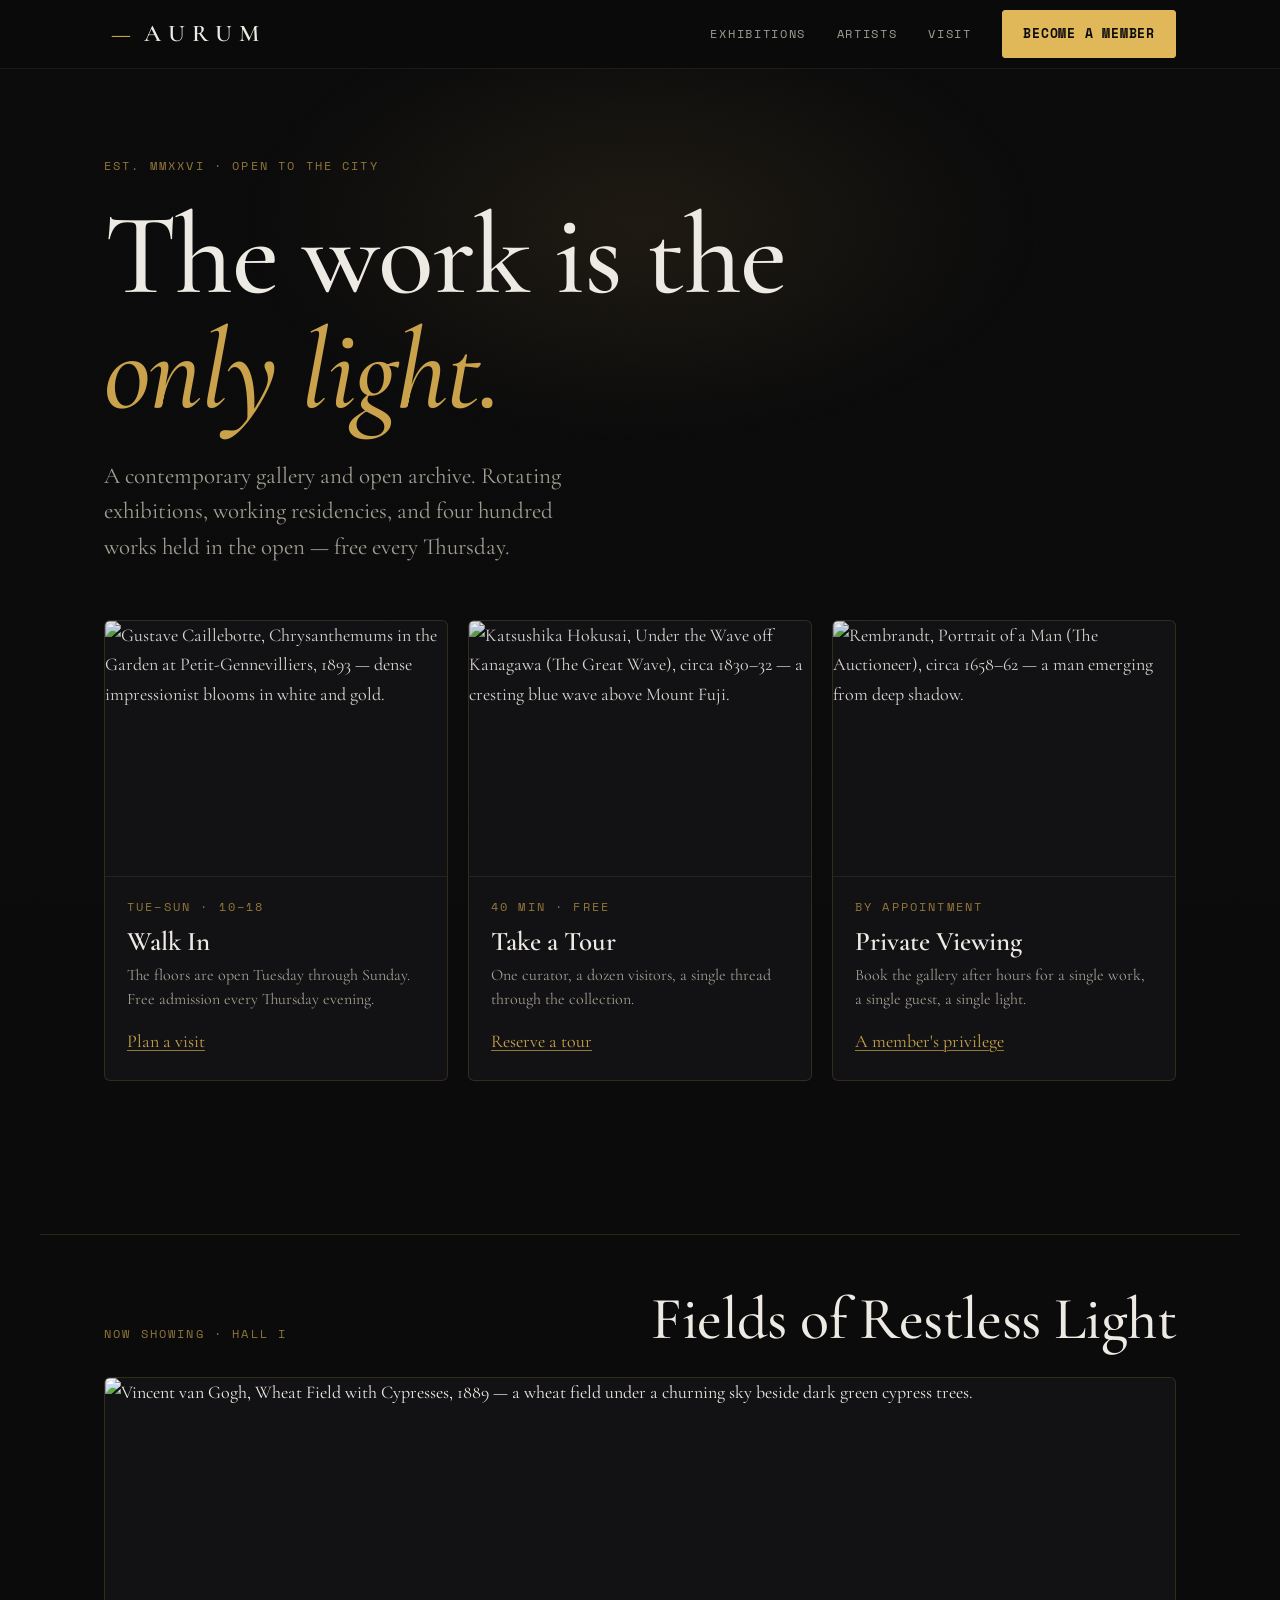
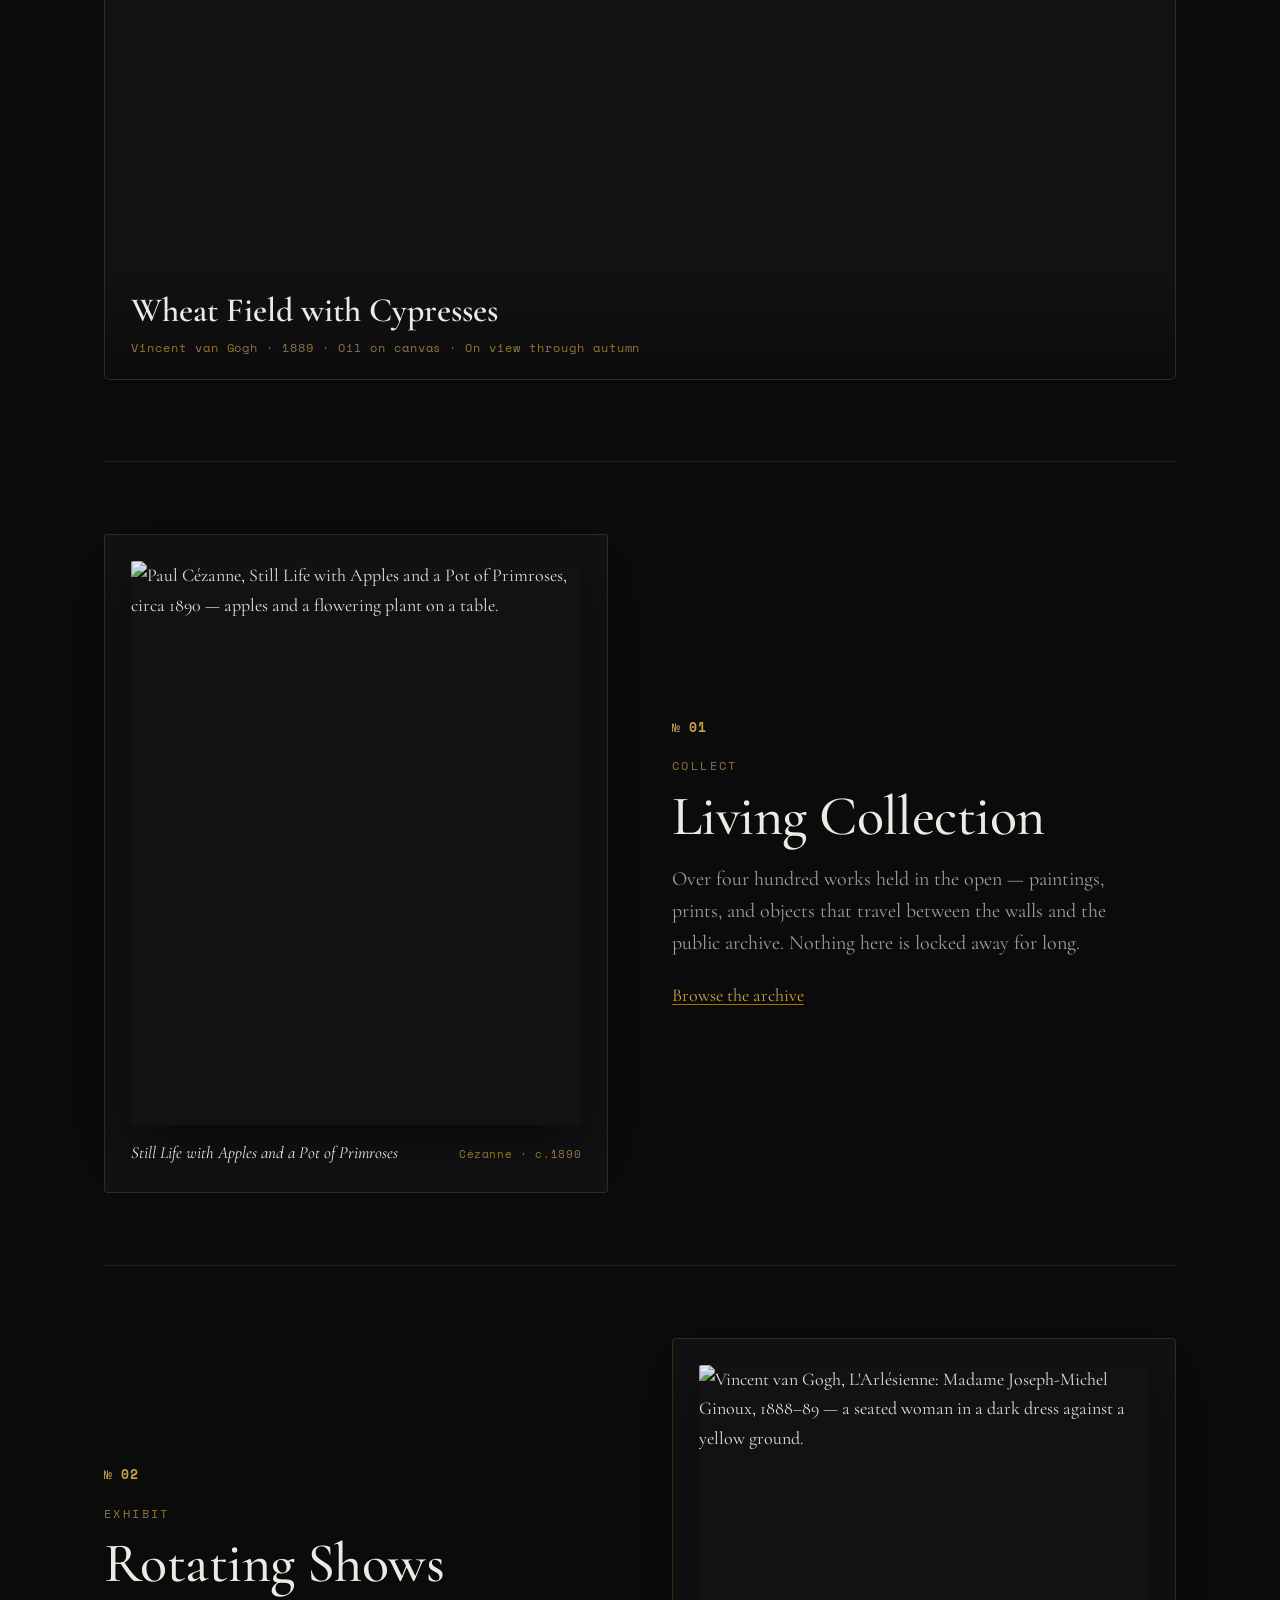
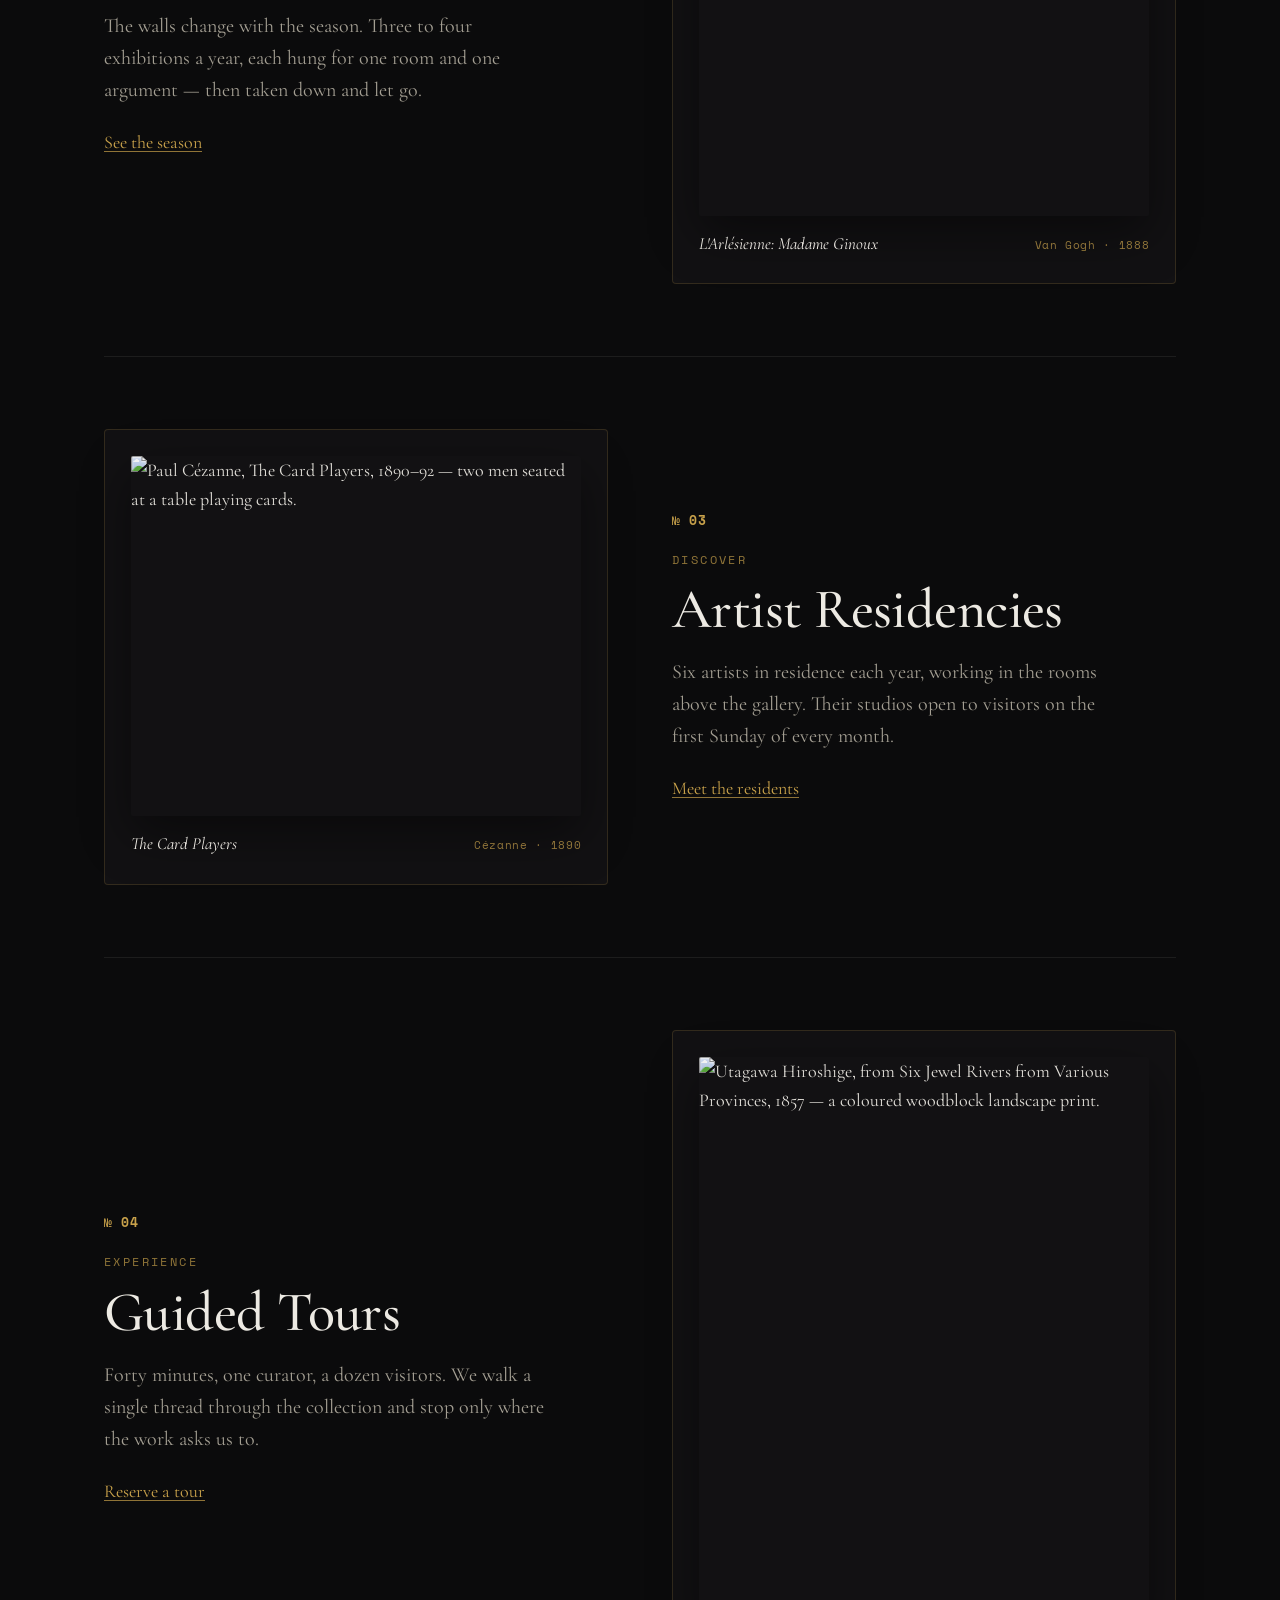
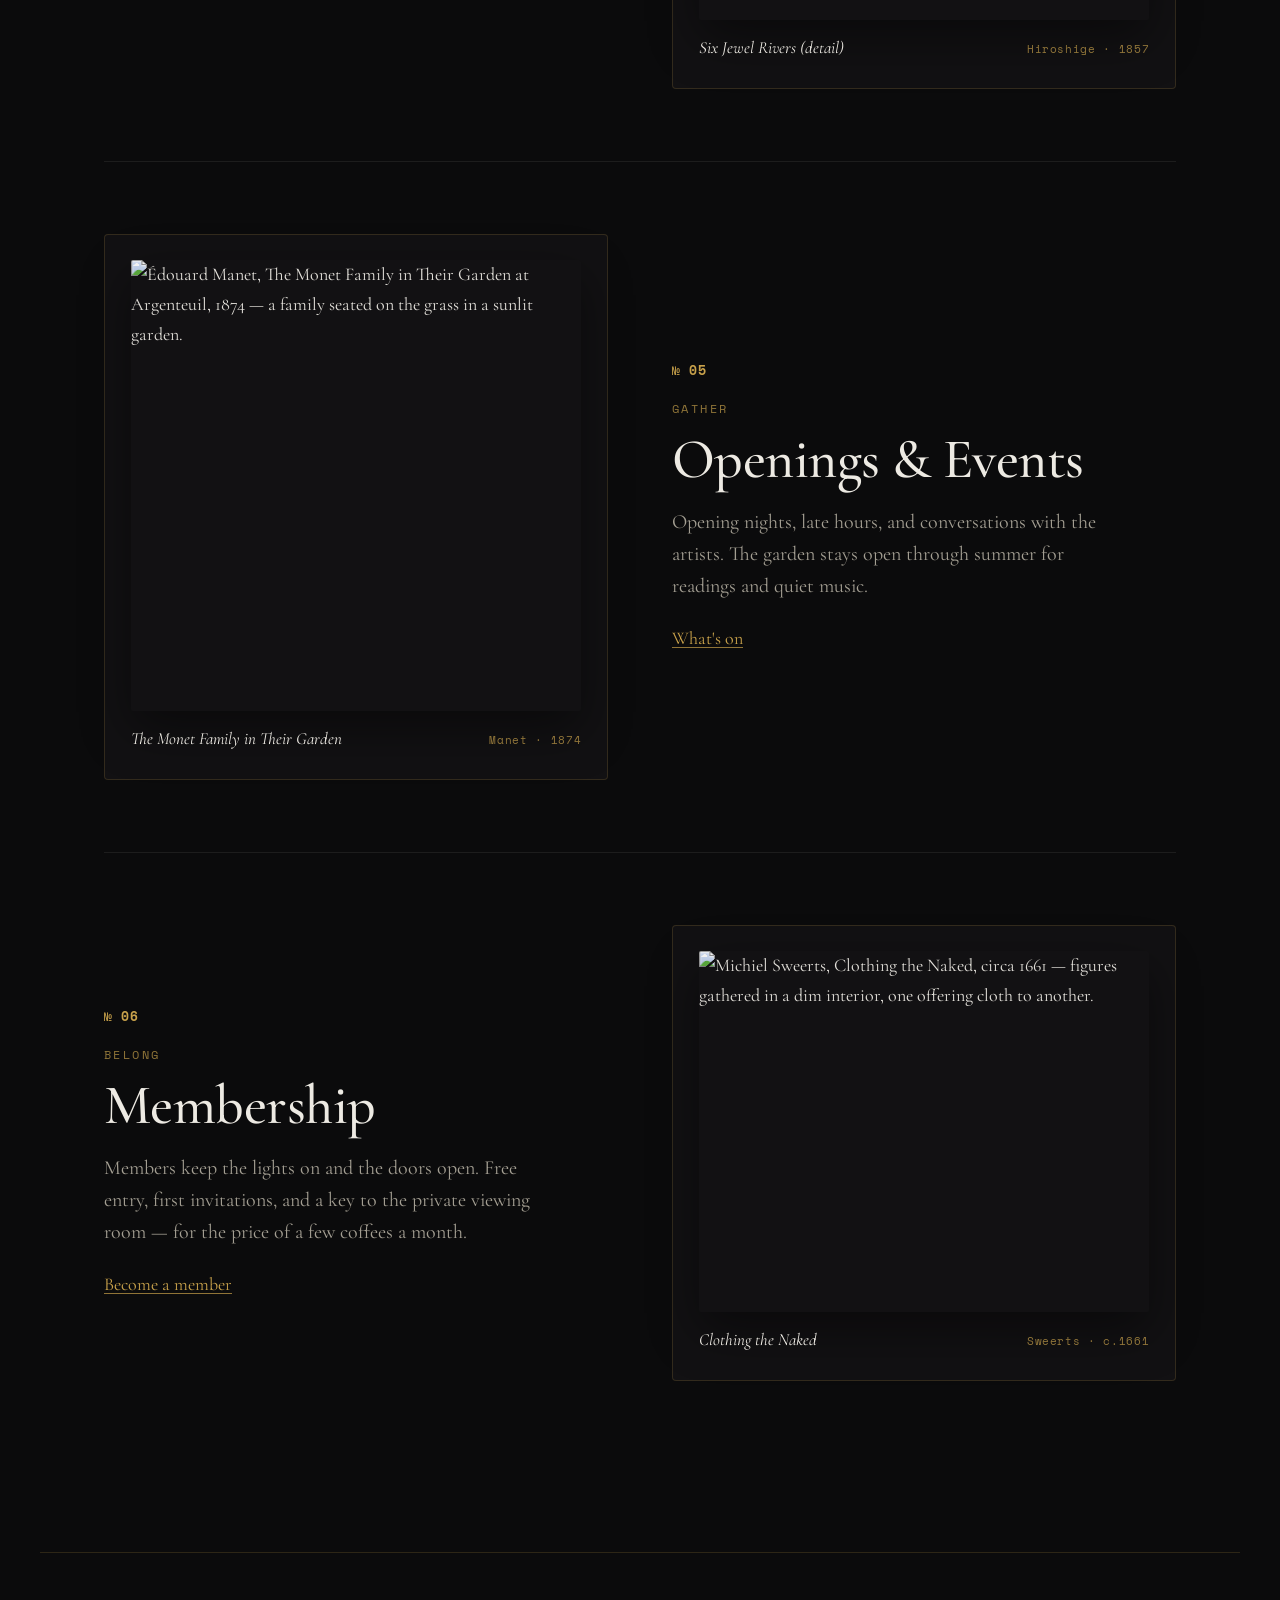
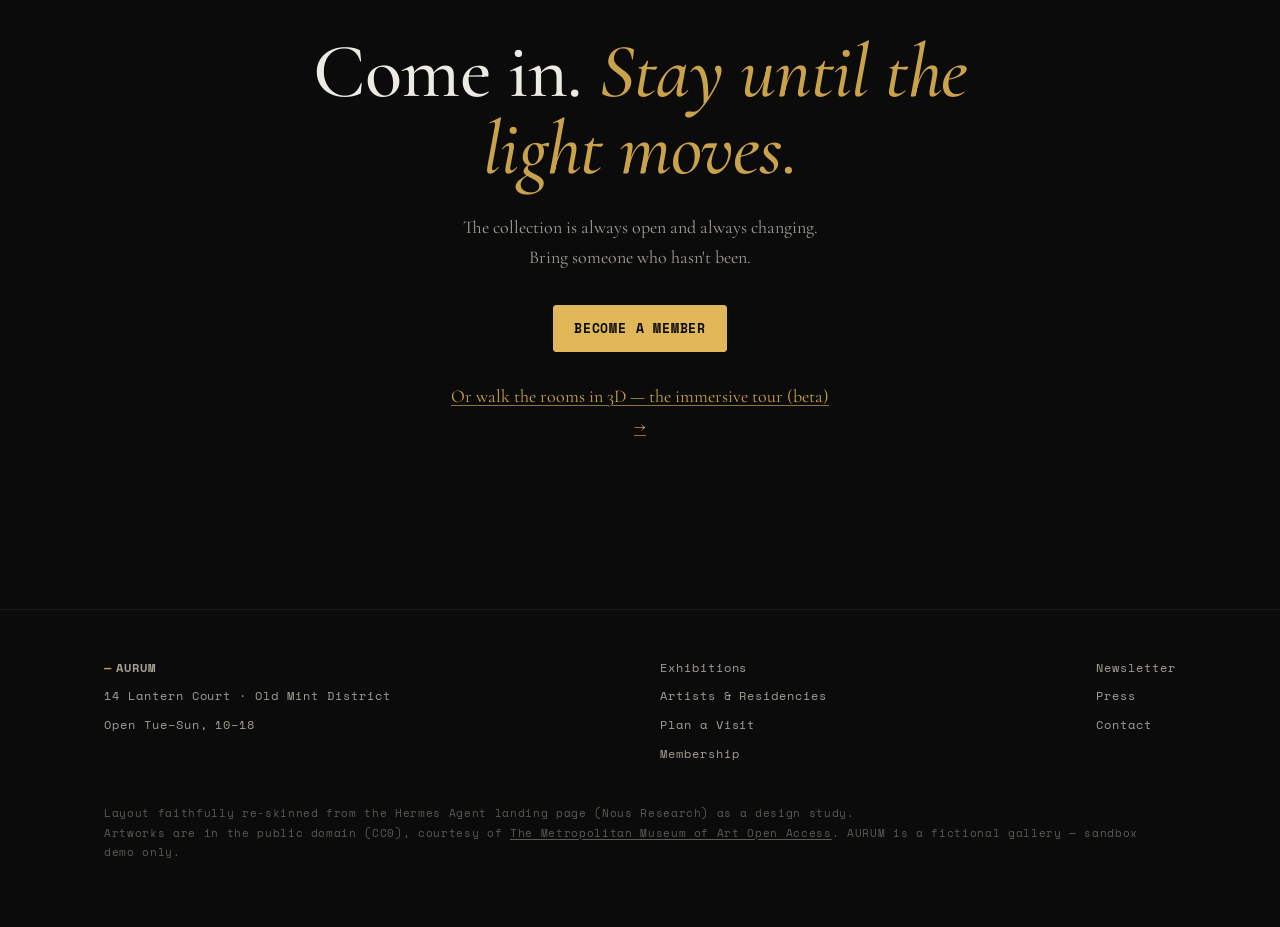
==== commit b979f18d: "v2: scroll-on-rails 3D gallery spike + favicon - gallery3d.html: vanilla three.js (CDN importmap, no" ====
--- a/index.html
+++ b/index.html
@@ -8,6 +8,7 @@
 <link rel="preconnect" href="https://fonts.googleapis.com">
 <link rel="preconnect" href="https://fonts.gstatic.com" crossorigin>
 <link href="https://fonts.googleapis.com/css2?family=Cormorant+Garamond:wght@400;500;600;700&family=Space+Mono:wght@400;700&display=swap" rel="stylesheet">
+<link rel="icon" href="favicon.svg" type="image/svg+xml">
 <link rel="stylesheet" href="style.css">
 </head>
 <body>
@@ -176,6 +177,7 @@
     <h2>Come in. <em>Stay until the light moves.</em></h2>
     <p>The collection is always open and always changing. Bring someone who hasn't been.</p>
     <a href="membership.html" class="btn">Become a Member</a>
+    <p style="margin-top:30px;"><a href="gallery3d.html" class="link">Or walk the rooms in 3D — the immersive tour (beta) →</a></p>
   </section>
 </main>
 
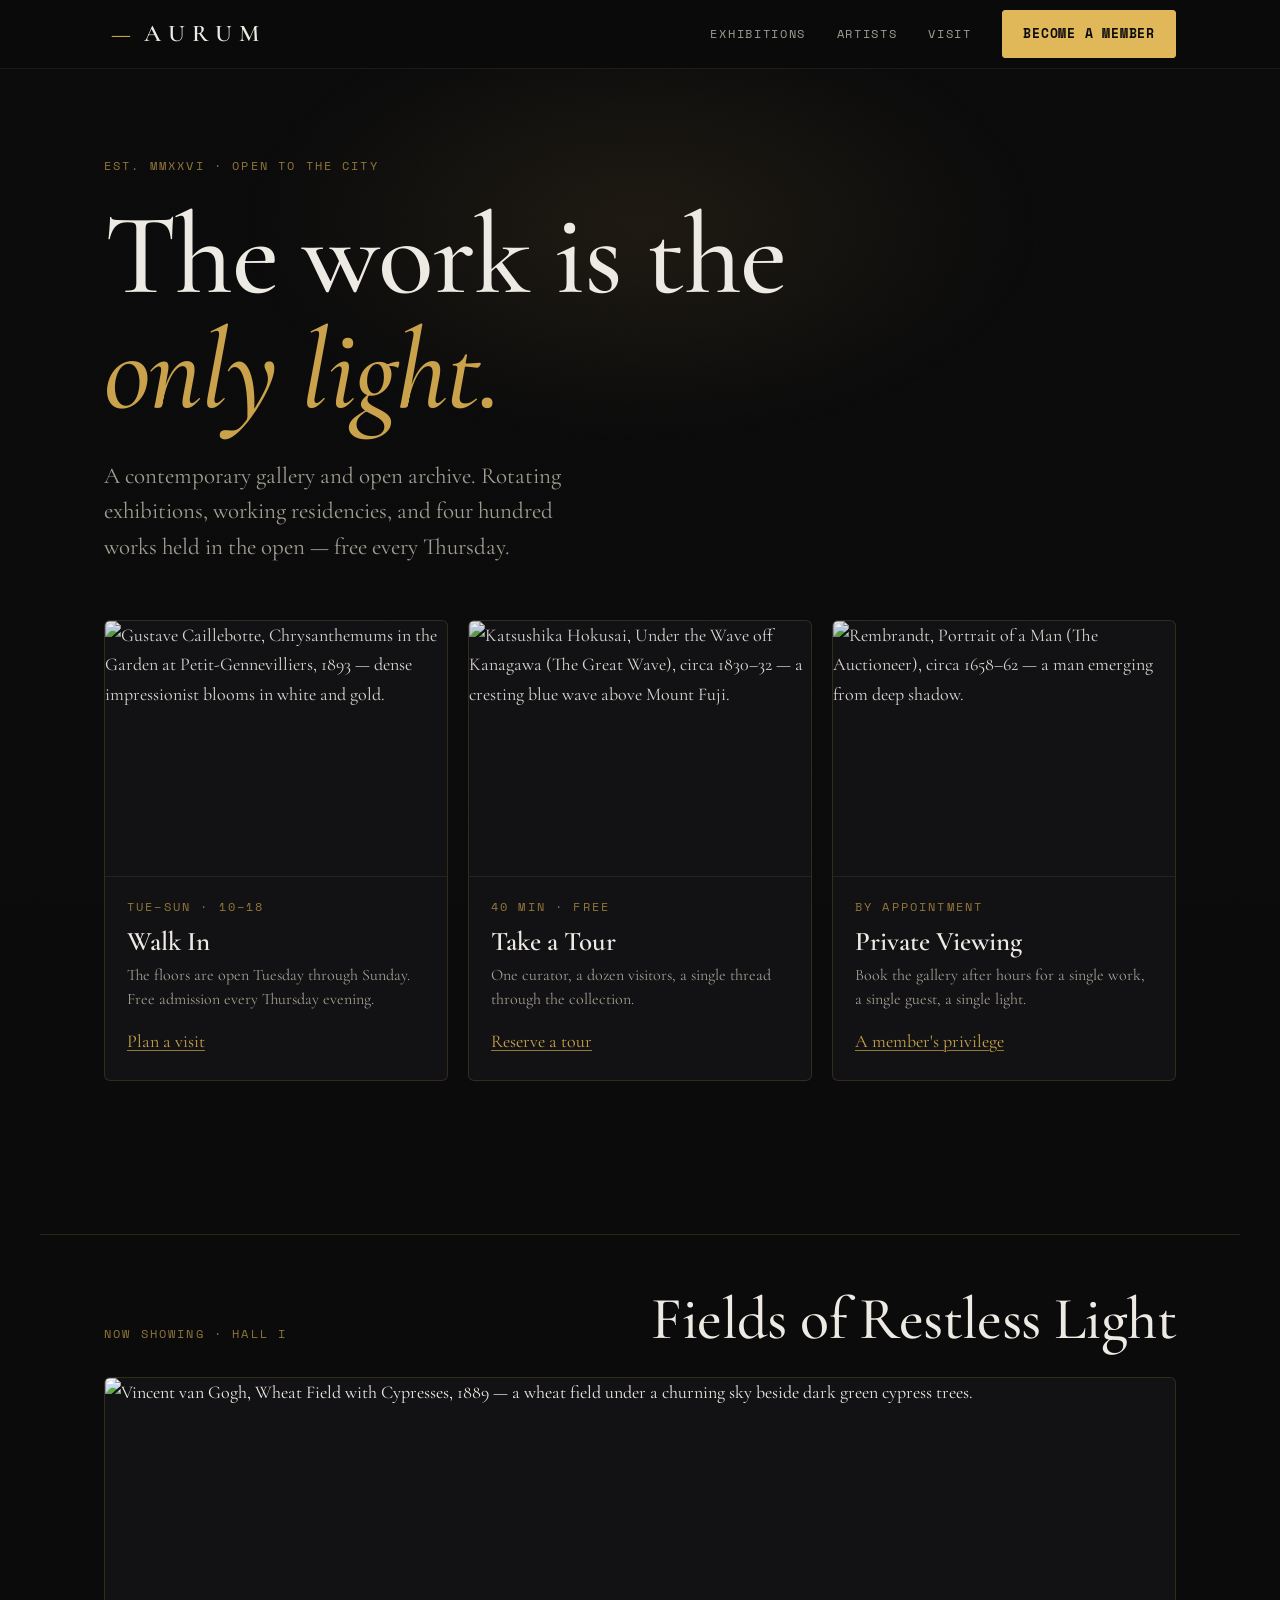
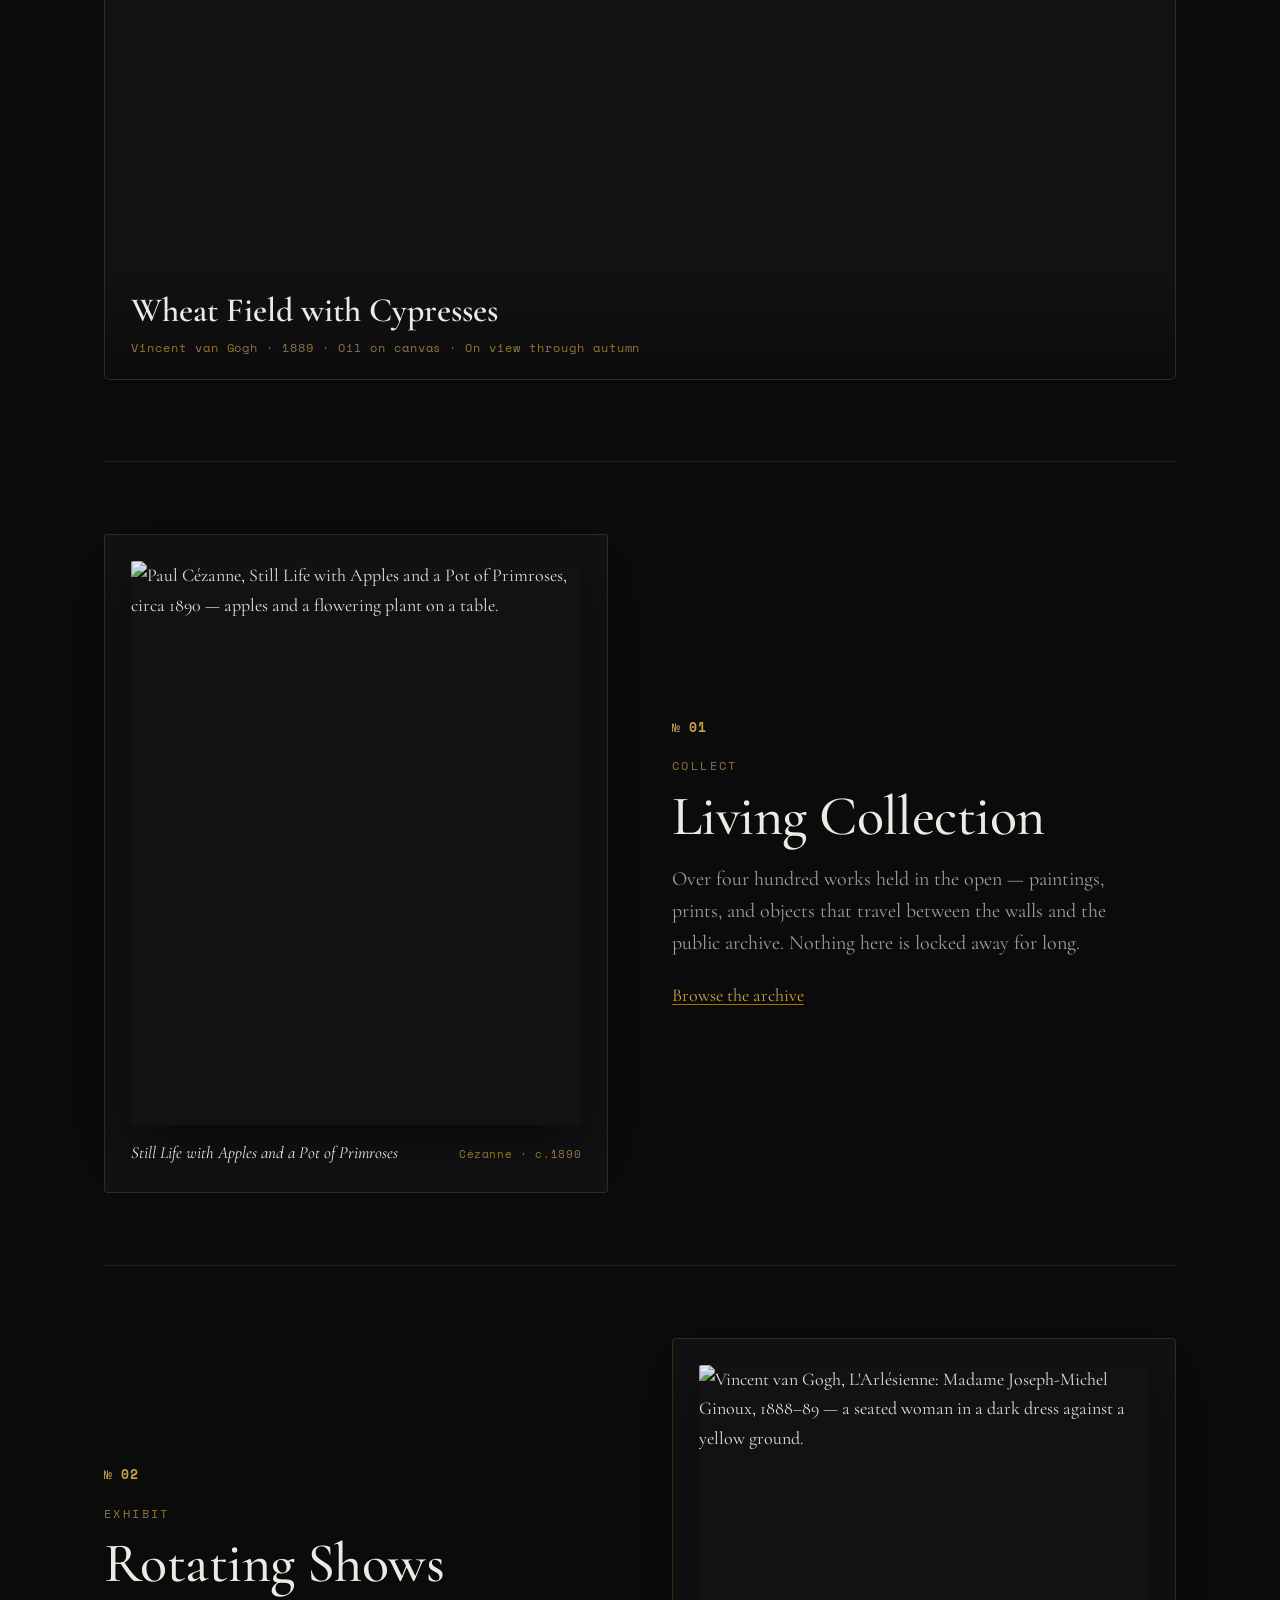
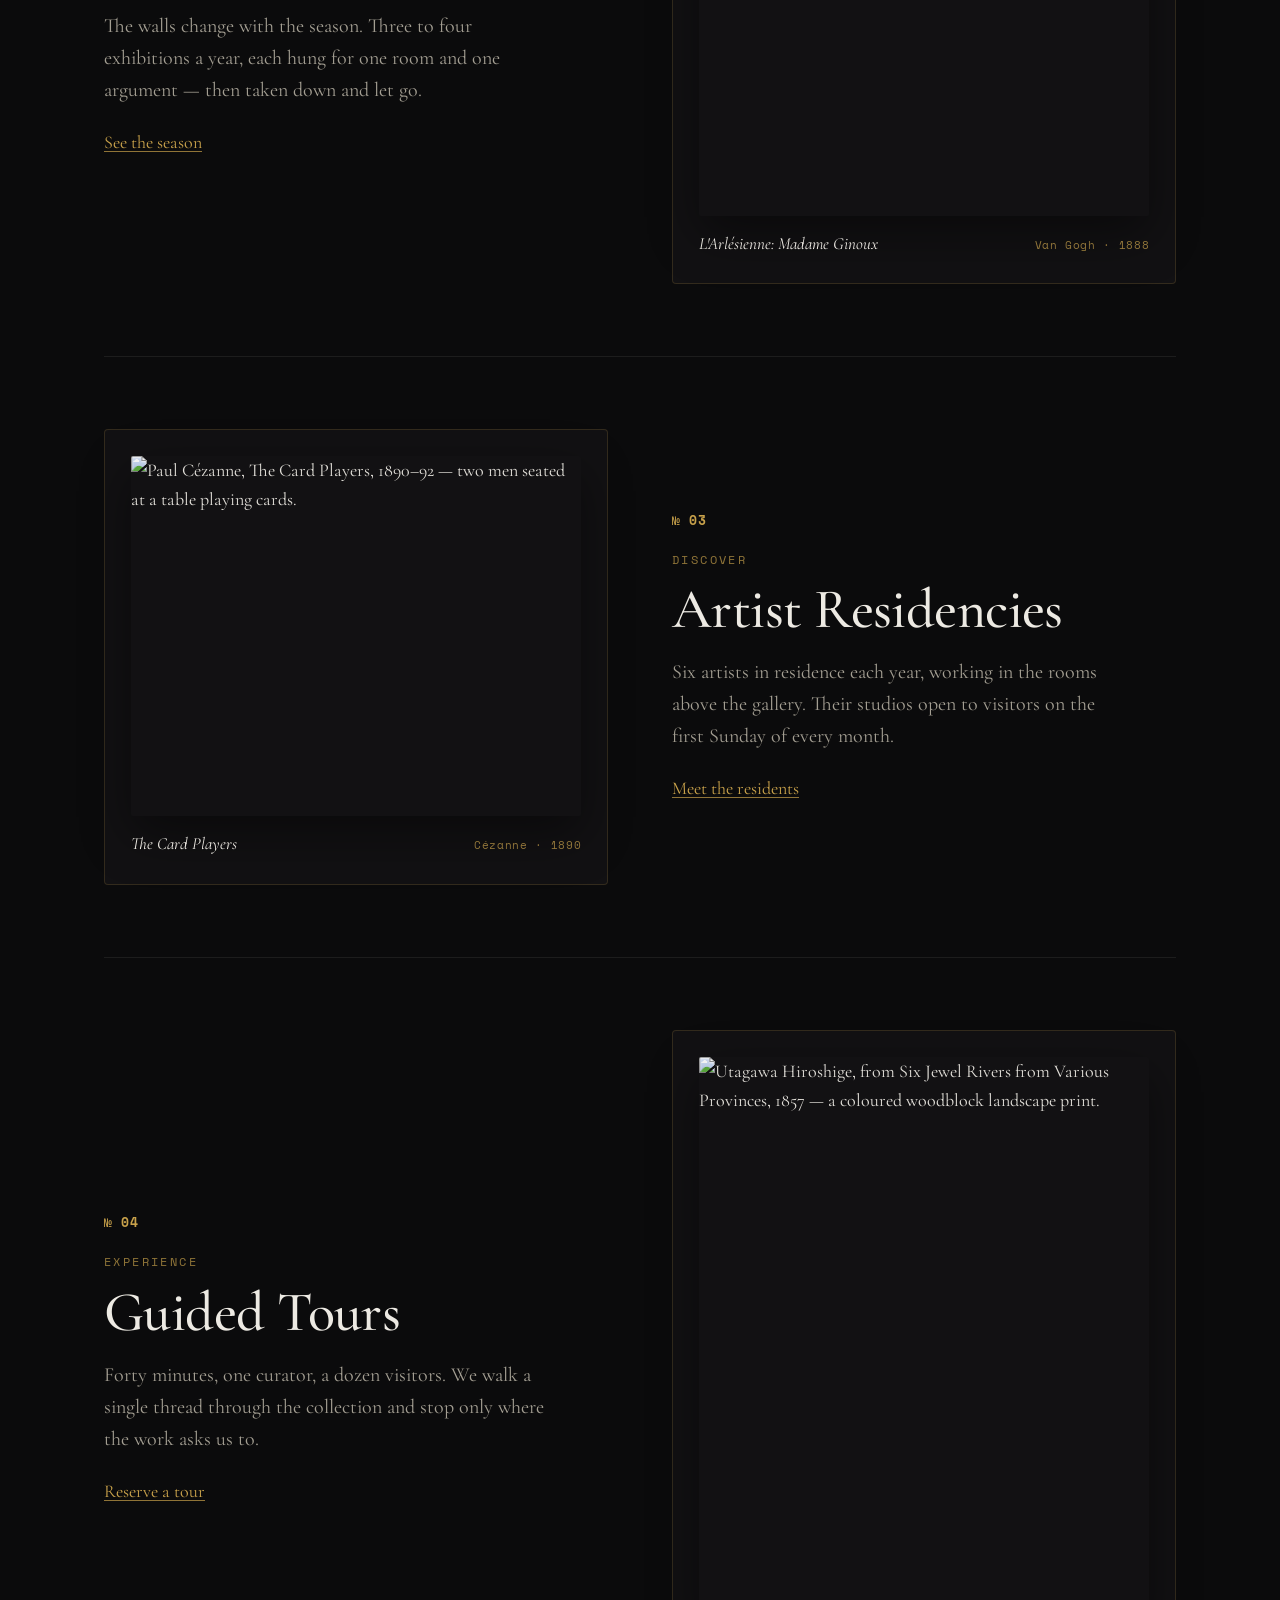
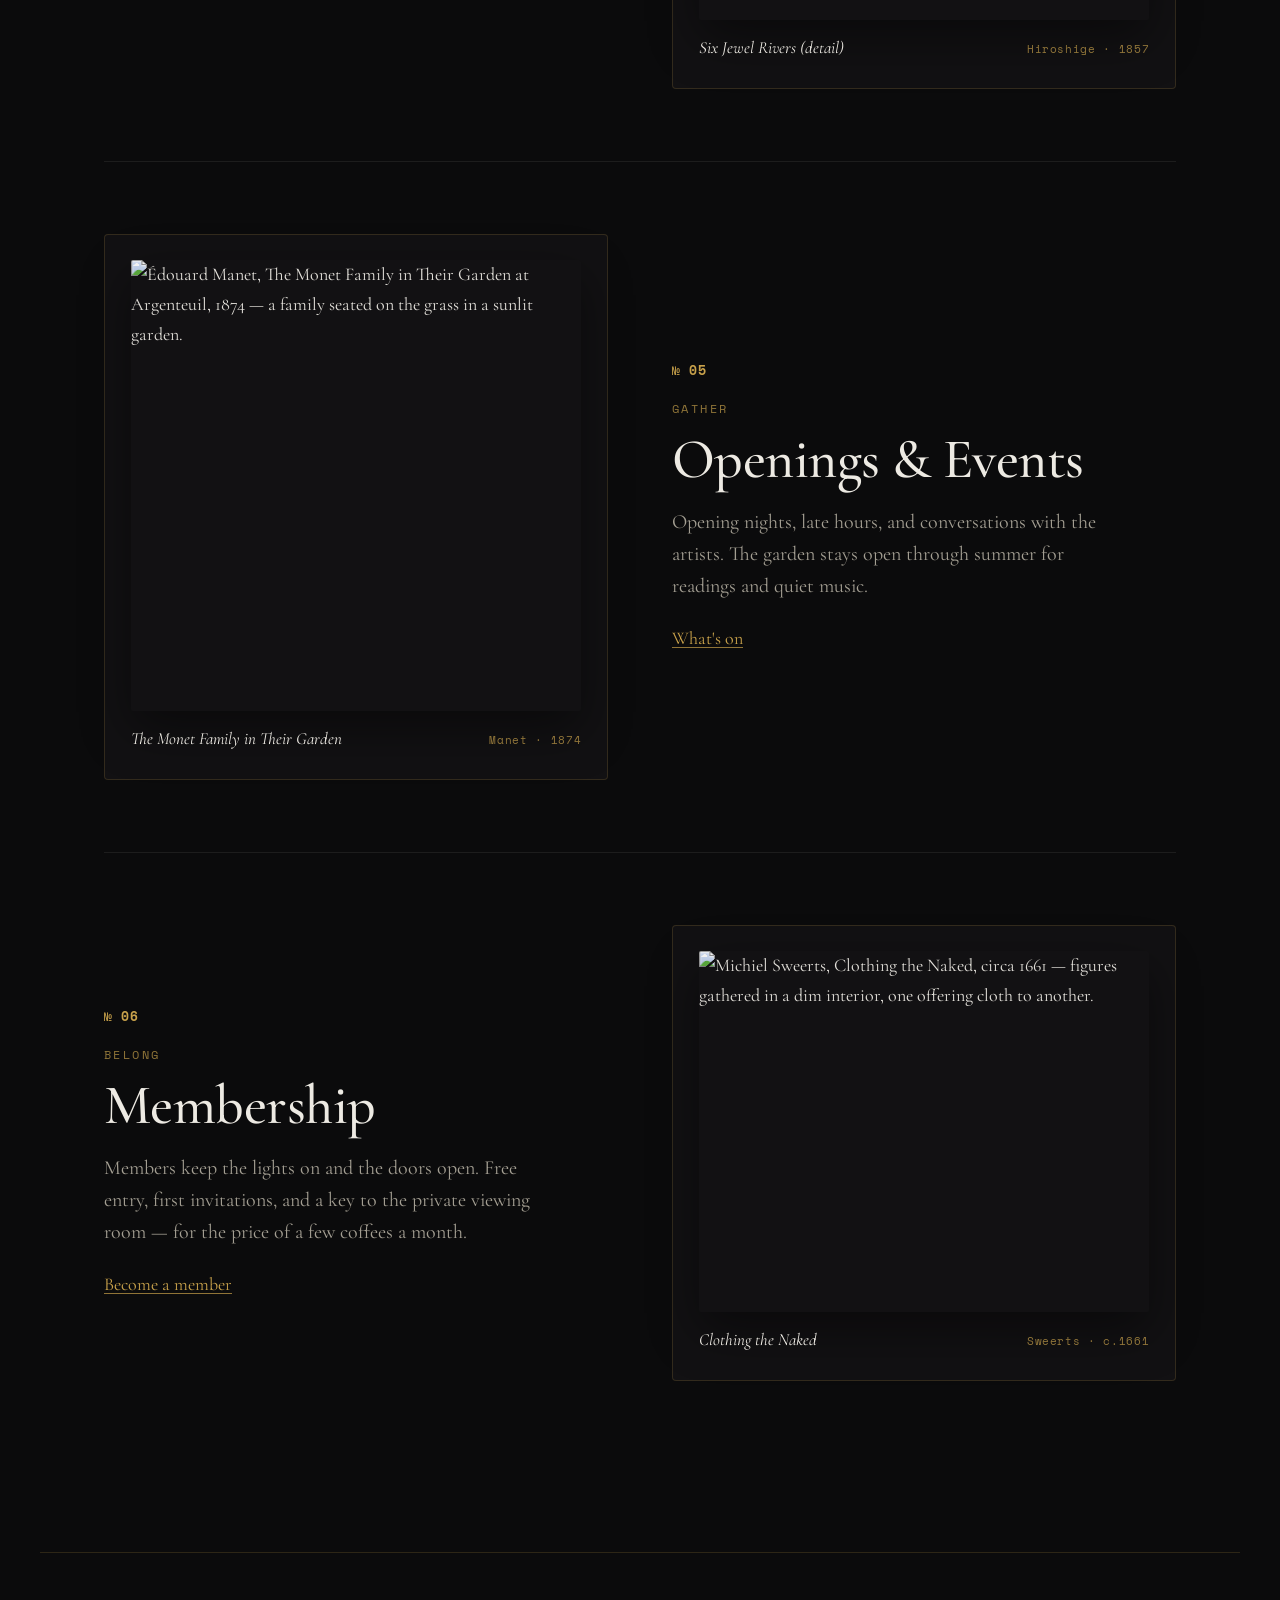
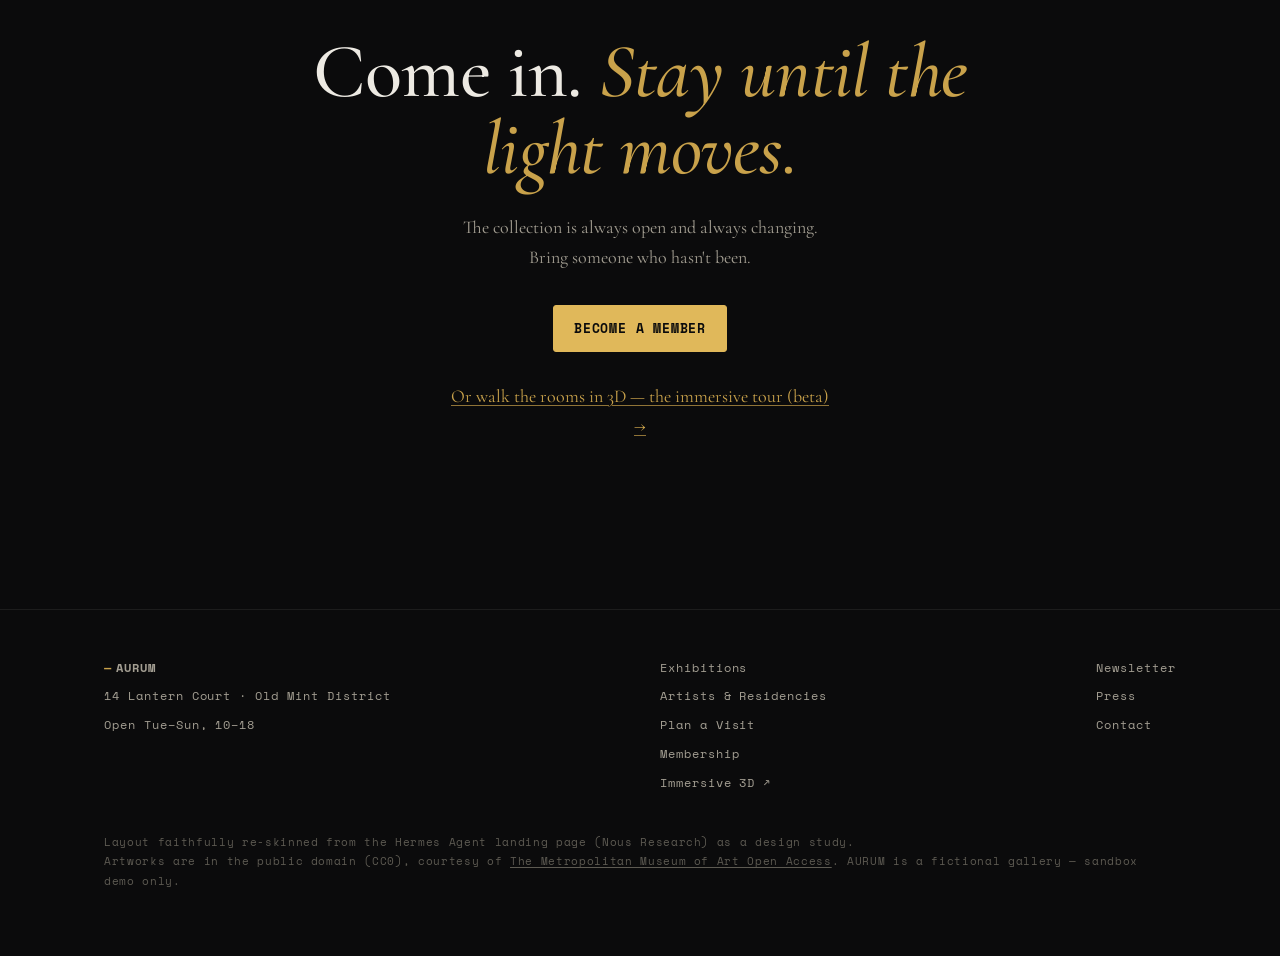
==== commit 0cf127b0: "Link out to the 3D immersive gallery Repoint the homepage CTA to 3dgallery.ziwenzhou.com and add an " ====
--- a/index.html
+++ b/index.html
@@ -177,7 +177,7 @@
     <h2>Come in. <em>Stay until the light moves.</em></h2>
     <p>The collection is always open and always changing. Bring someone who hasn't been.</p>
     <a href="membership.html" class="btn">Become a Member</a>
-    <p style="margin-top:30px;"><a href="gallery3d.html" class="link">Or walk the rooms in 3D — the immersive tour (beta) →</a></p>
+    <p style="margin-top:30px;"><a href="https://3dgallery.ziwenzhou.com" target="_blank" rel="noopener" class="link">Or walk the rooms in 3D — the immersive tour (beta) →</a></p>
   </section>
 </main>
 
@@ -193,6 +193,7 @@
       <a href="artists.html">Artists &amp; Residencies</a>
       <a href="visit.html">Plan a Visit</a>
       <a href="membership.html">Membership</a>
+      <a href="https://3dgallery.ziwenzhou.com" target="_blank" rel="noopener">Immersive 3D ↗</a>
     </div>
     <div class="col">
       <a href="membership.html">Newsletter</a>
